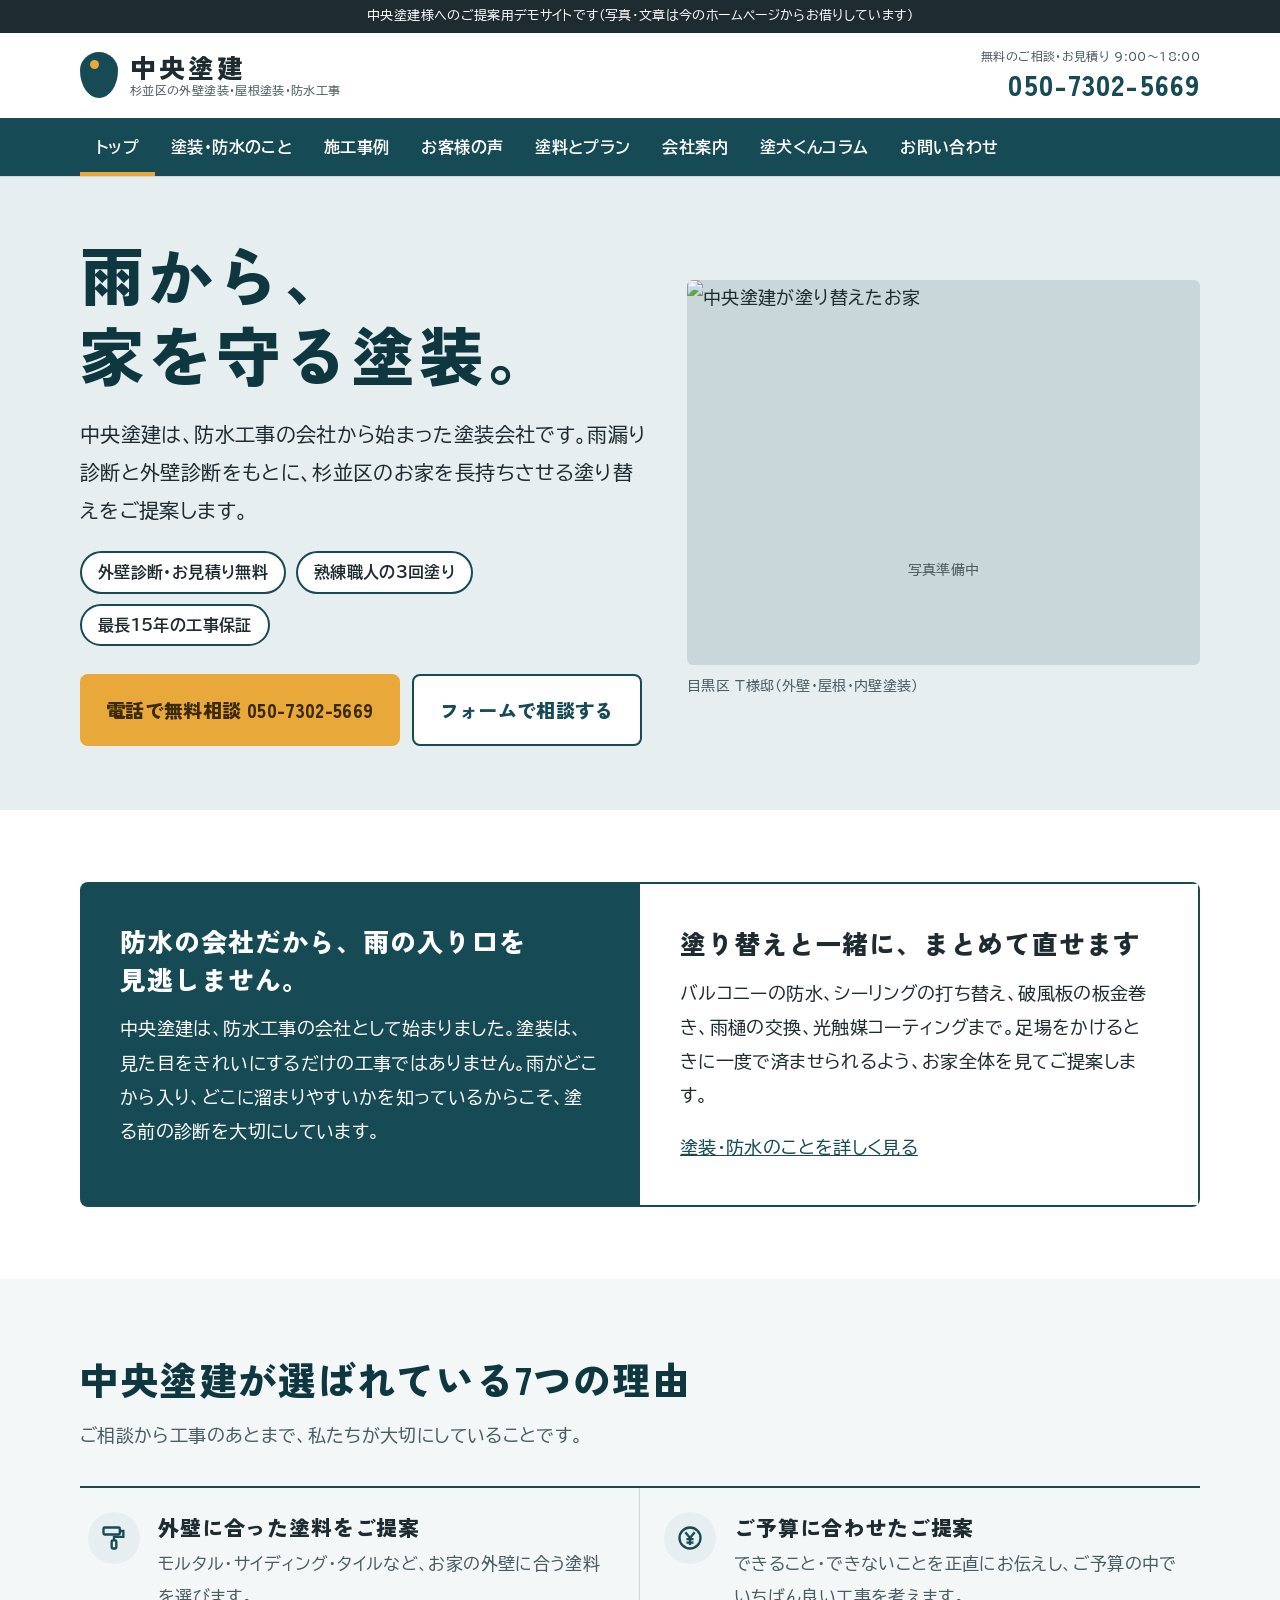
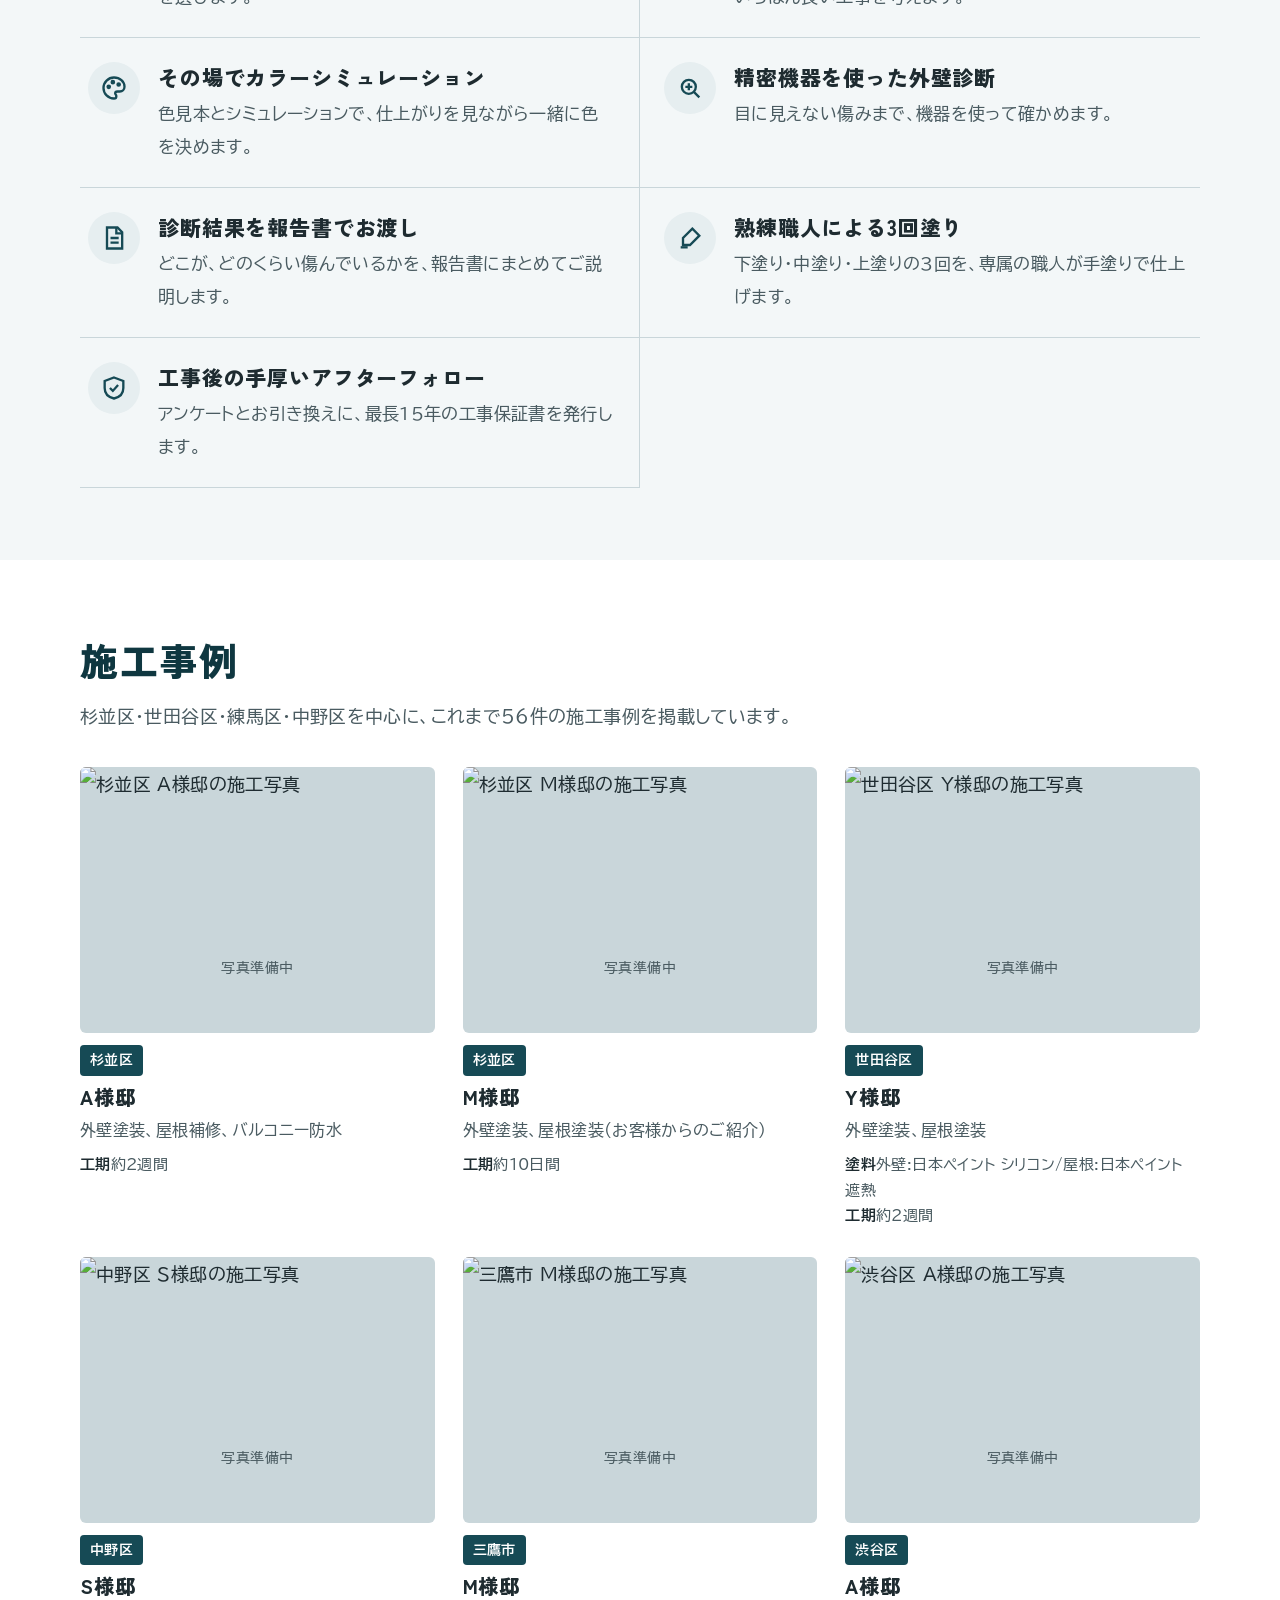
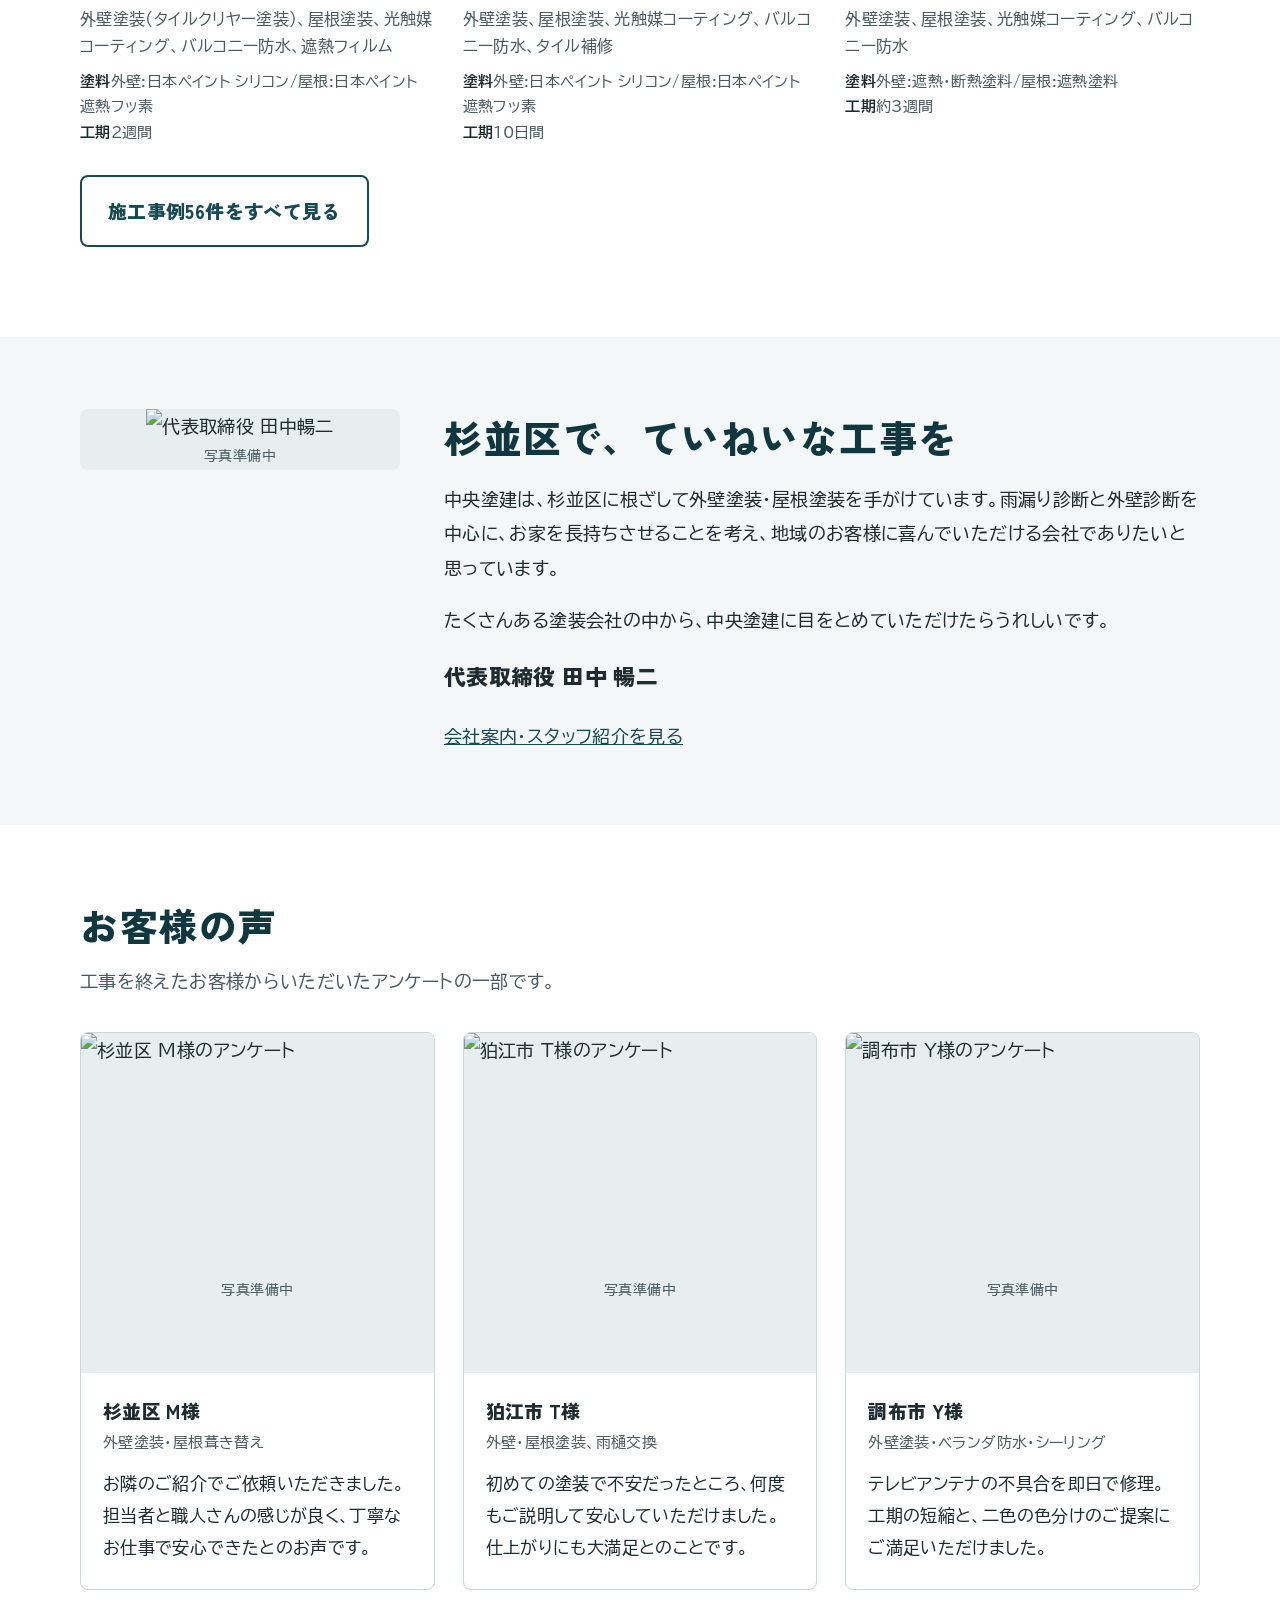
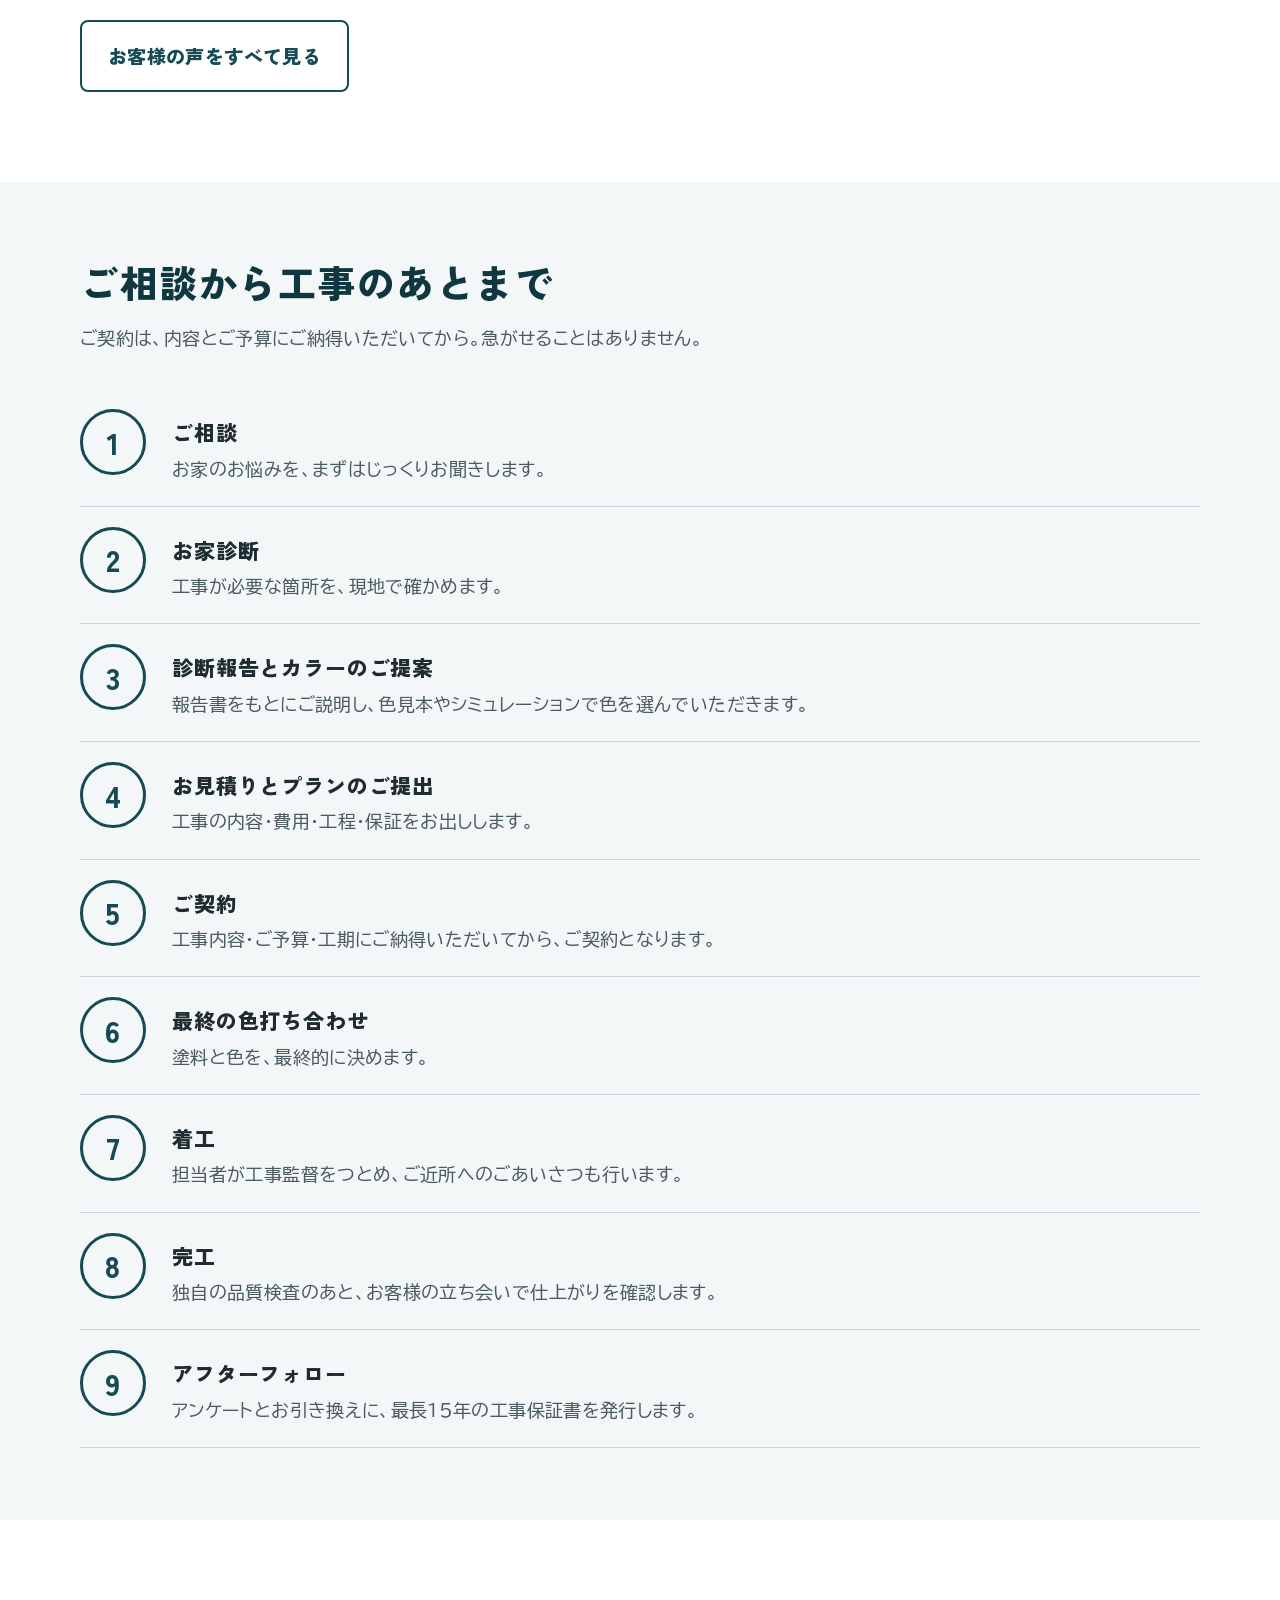
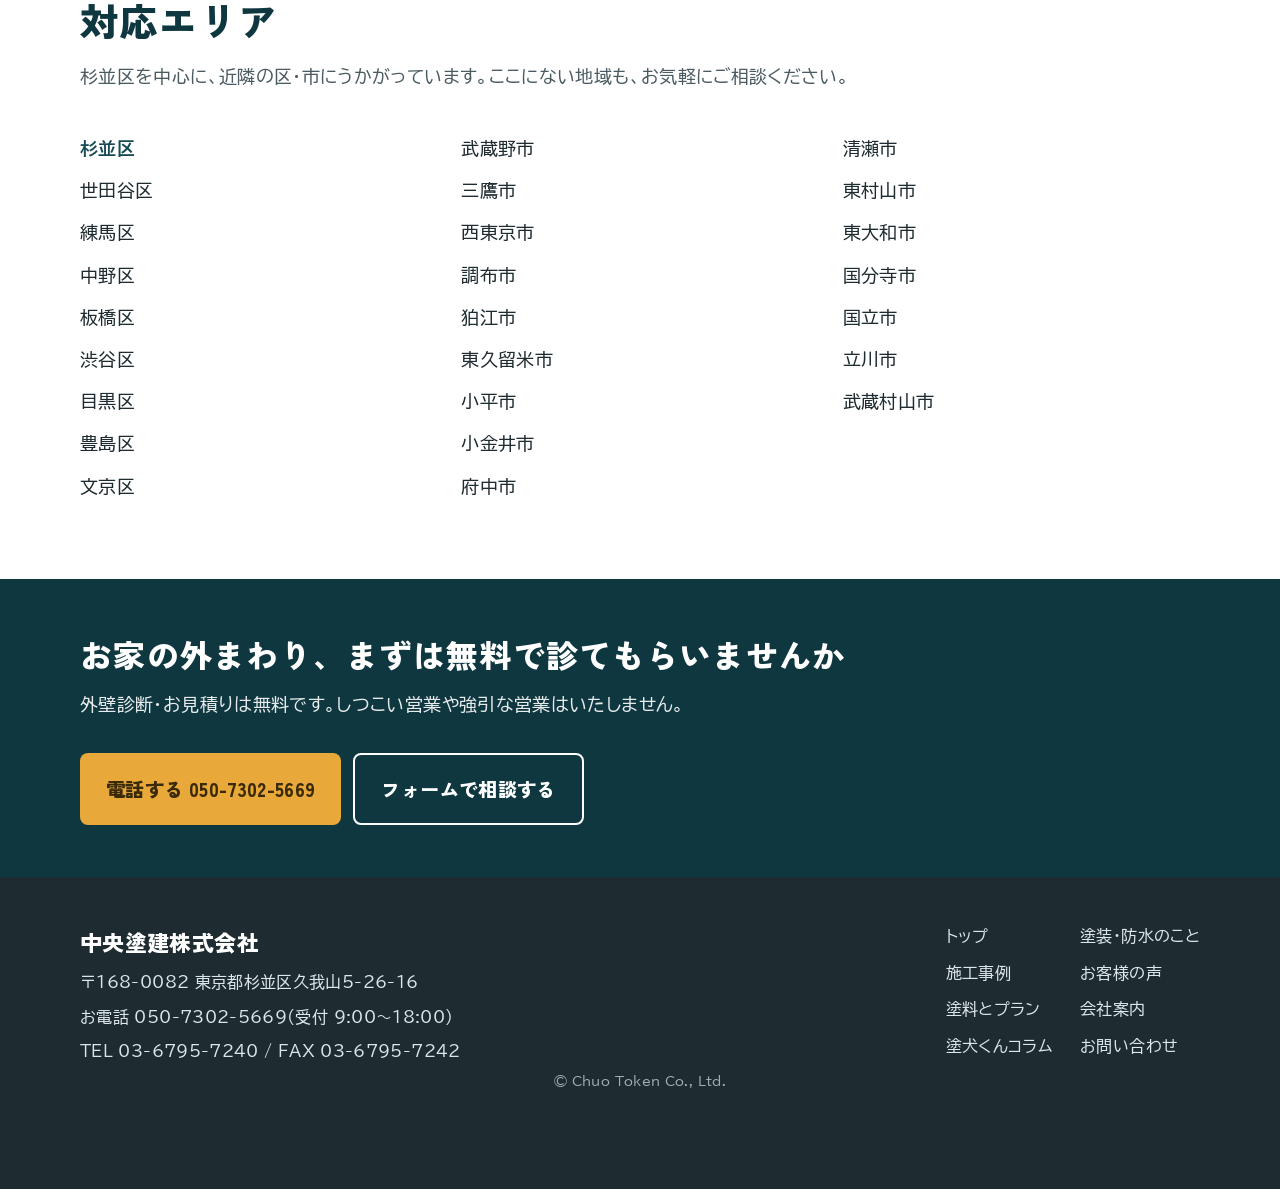
==== index.html @ 06c9fe17 "中央塗建様 ご提案用デモサイトを追加 Co-Authored-By: Claude Opus 5.5 <noreply@anthropic.com> Claude-Session: https://c" ====
<!doctype html>
<html lang="ja">
<head>
<meta charset="utf-8">
<meta name="viewport" content="width=device-width, initial-scale=1">
<meta name="robots" content="noindex, nofollow">
<title>杉並区の外壁塗装・屋根塗装・防水工事｜中央塗建株式会社</title>
<meta name="description" content="防水工事会社から始まった杉並区の塗装会社。外壁診断・お見積りは無料。熟練職人の3回塗りと最長15年保証。">
<link rel="preconnect" href="https://fonts.googleapis.com">
<link rel="preconnect" href="https://fonts.gstatic.com" crossorigin>
<link href="https://fonts.googleapis.com/css2?family=BIZ+UDPGothic:wght@400;700&family=Zen+Kaku+Gothic+New:wght@700;900&display=swap" rel="stylesheet">
<link rel="stylesheet" href="style.css">
<script type="application/ld+json">
{"@context":"https://schema.org","@type":"HomeAndConstructionBusiness","name":"中央塗建株式会社","telephone":"050-7302-5669","address":{"@type":"PostalAddress","postalCode":"168-0082","addressRegion":"東京都","addressLocality":"杉並区","streetAddress":"久我山5-26-16"},"openingHours":"Mo-Su 09:00-18:00","areaServed":["杉並区","世田谷区","練馬区","中野区","三鷹市","武蔵野市"],"description":"防水工事会社から始まった、杉並区の外壁塗装・屋根塗装・雨漏り修理の会社"}
</script>
<script src="site.js"></script>
</head>
<body>
<div id="head"></div>
<main>

<section class="hero">
  <div class="rain" aria-hidden="true"><i style="left:8%;animation-delay:.1s"></i><i style="left:22%;animation-delay:.5s"></i><i style="left:37%;animation-delay:.25s"></i><i style="left:58%;animation-delay:.7s"></i><i style="left:74%;animation-delay:.35s"></i><i style="left:91%;animation-delay:.6s"></i></div>
  <div class="wrap hero-in">
    <div>
      <h1><span>雨から、</span><span>家を守る塗装。</span></h1>
      <p class="lead">中央塗建は、防水工事の会社から始まった塗装会社です。雨漏り診断と外壁診断をもとに、杉並区のお家を長持ちさせる塗り替えをご提案します。</p>
      <ul class="hero-points"><li>外壁診断・お見積り無料</li><li>熟練職人の3回塗り</li><li>最長15年の工事保証</li></ul>
      <div class="btns"><a class="btn btn-tel" href="tel:05073025669">電話で無料相談 050-7302-5669</a><a class="btn btn-line" href="contact.html">フォームで相談する</a></div>
    </div>
    <figure class="hero-photo" style="margin:0"><div class="photo"><img src="https://www.chuotoken.com/wp/wp-content/uploads/2015/07/after01.jpg" data-fb="https://www.chuotoken.com/wp/wp-content/uploads/2015/07/after01-300x225.jpg" onerror="fallback(this)" alt="中央塗建が塗り替えたお家"></div><figcaption>目黒区 T様邸(外壁・屋根・内壁塗装)</figcaption></figure>
  </div>
</section>

<section class="sec">
  <div class="wrap">
    <div class="origin">
      <div class="o-left"><h3><span class="nw">防水の会社だから、</span><span class="nw">雨の入り口を</span><span class="nw">見逃しません。</span></h3><p>中央塗建は、防水工事の会社として始まりました。塗装は、見た目をきれいにするだけの工事ではありません。雨がどこから入り、どこに溜まりやすいかを知っているからこそ、塗る前の診断を大切にしています。</p></div>
      <div class="o-right"><h3><span class="nw">塗り替えと一緒に、</span><span class="nw">まとめて直せます</span></h3><p>バルコニーの防水、シーリングの打ち替え、破風板の板金巻き、雨樋の交換、光触媒コーティングまで。足場をかけるときに一度で済ませられるよう、お家全体を見てご提案します。</p><a href="service.html">塗装・防水のことを詳しく見る</a></div>
    </div>
  </div>
</section>

<section class="sec tint">
  <div class="wrap">
    <div class="sec-head"><h2><span class="nw">中央塗建が</span><span class="nw">選ばれている</span><span class="nw">7つの理由</span></h2><p>ご相談から工事のあとまで、私たちが大切にしていることです。</p></div>
    <div class="reasons"><div class="reason"><div class="r-ico" aria-hidden="true"><svg viewBox="0 0 24 24"><rect x="3" y="3" width="14" height="6" rx="1"/><path d="M17 6h3v5h-8v3"/><rect x="10" y="14" width="4" height="7" rx="1"/></svg></div><div><h3>外壁に合った塗料をご提案</h3><p>モルタル・サイディング・タイルなど、お家の外壁に合う塗料を選びます。</p></div></div><div class="reason"><div class="r-ico" aria-hidden="true"><svg viewBox="0 0 24 24"><circle cx="12" cy="12" r="9"/><path d="M8 7l4 5 4-5M12 12v6M9 13h6M9 16h6"/></svg></div><div><h3>ご予算に合わせたご提案</h3><p>できること・できないことを正直にお伝えし、ご予算の中でいちばん良い工事を考えます。</p></div></div><div class="reason"><div class="r-ico" aria-hidden="true"><svg viewBox="0 0 24 24"><path d="M12 3a9 9 0 1 0 0 18c1.5 0 2-1 2-2s-1-1.5-1-2.5S14 15 15 15h2a4 4 0 0 0 4-4c0-4.4-4-8-9-8z"/><circle cx="7.5" cy="11" r="1"/><circle cx="11" cy="7" r="1"/><circle cx="16" cy="9" r="1"/></svg></div><div><h3>その場でカラーシミュレーション</h3><p>色見本とシミュレーションで、仕上がりを見ながら一緒に色を決めます。</p></div></div><div class="reason"><div class="r-ico" aria-hidden="true"><svg viewBox="0 0 24 24"><circle cx="11" cy="11" r="6"/><path d="M20 20l-4.5-4.5M11 8v6M8 11h6"/></svg></div><div><h3>精密機器を使った外壁診断</h3><p>目に見えない傷みまで、機器を使って確かめます。</p></div></div><div class="reason"><div class="r-ico" aria-hidden="true"><svg viewBox="0 0 24 24"><path d="M6 3h9l4 4v14H6z"/><path d="M14 3v5h5M9 12h7M9 16h7"/></svg></div><div><h3>診断結果を報告書でお渡し</h3><p>どこが、どのくらい傷んでいるかを、報告書にまとめてご説明します。</p></div></div><div class="reason"><div class="r-ico" aria-hidden="true"><svg viewBox="0 0 24 24"><path d="M14 4l6 6-8 8H6v-6z"/><path d="M4 20h6"/></svg></div><div><h3>熟練職人による3回塗り</h3><p>下塗り・中塗り・上塗りの3回を、専属の職人が手塗りで仕上げます。</p></div></div><div class="reason"><div class="r-ico" aria-hidden="true"><svg viewBox="0 0 24 24"><path d="M12 3l8 3v6c0 5-3.5 8-8 9-4.5-1-8-4-8-9V6z"/><path d="M8.5 12l2.5 2.5 4.5-5"/></svg></div><div><h3>工事後の手厚いアフターフォロー</h3><p>アンケートとお引き換えに、最長15年の工事保証書を発行します。</p></div></div></div>
  </div>
</section>

<section class="sec">
  <div class="wrap">
    <div class="sec-head"><h2>施工事例</h2><p>杉並区・世田谷区・練馬区・中野区を中心に、これまで56件の施工事例を掲載しています。</p></div>
    <div class="works" id="pick"></div>
    <p class="more"><a class="btn btn-line" href="works.html">施工事例56件をすべて見る</a></p>
  </div>
</section>

<script>
function workCard(w){
  var meta = '';
  if (w[4]) meta += '<dt>塗料</dt><dd>'+w[4]+'</dd>';
  if (w[5]) meta += '<dt>工期</dt><dd>'+w[5]+'</dd>';
  return '<article class="work"><div class="photo"><img loading="lazy" src="'+full(w[6])+'" data-fb="'+img(w[6])+'" onerror="fallback(this)" alt="'+w[1]+' '+w[2]+'の施工写真"></div>'+
    '<span class="area">'+w[1]+'</span><h3>'+w[2]+'</h3><p>'+w[3]+'</p>'+(meta?'<dl>'+meta+'</dl>':'')+'</article>';
}
</script>

<script>document.addEventListener("DOMContentLoaded",function(){document.getElementById("pick").innerHTML=[0,3,5,15,17,52].map(function(i){return workCard(WORKS[i])}).join("")});</script>

<section class="sec tint">
  <div class="wrap ceo">
    <div class="photo"><img src="https://www.chuotoken.com/wp/wp-content/themes/gaiheki/page_image/top/top_ceo.png" onerror="fallback(this)" alt="代表取締役 田中暢二"></div>
    <div>
      <div class="sec-head" style="margin-bottom:18px"><h2>杉並区で、ていねいな工事を</h2></div>
      <p>中央塗建は、杉並区に根ざして外壁塗装・屋根塗装を手がけています。雨漏り診断と外壁診断を中心に、お家を長持ちさせることを考え、地域のお客様に喜んでいただける会社でありたいと思っています。</p>
      <p>たくさんある塗装会社の中から、中央塗建に目をとめていただけたらうれしいです。</p>
      <p class="sign">代表取締役 田中 暢二</p>
      <a href="company.html">会社案内・スタッフ紹介を見る</a>
    </div>
  </div>
</section>

<section class="sec">
  <div class="wrap">
    <div class="sec-head"><h2>お客様の声</h2><p>工事を終えたお客様からいただいたアンケートの一部です。</p></div>
    <div class="voices" id="vpick"></div>
    <p class="more"><a class="btn btn-line" href="voice.html">お客様の声をすべて見る</a></p>
  </div>
</section>
<script>
function voiceCard(v){return '<article class="voice"><div class="photo"><img loading="lazy" src="'+img(v[4])+'" onerror="fallback(this)" alt="'+v[0]+' '+v[1]+'のアンケート"></div><div class="v-body"><p class="v-who">'+v[0]+' '+v[1]+'</p><p class="v-what">'+v[2]+'</p><p>'+v[3]+'</p></div></article>'}
document.addEventListener("DOMContentLoaded",function(){document.getElementById("vpick").innerHTML=VOICES.slice(0,3).map(voiceCard).join("")});
</script>

<section class="sec tint">
  <div class="wrap">
    <div class="sec-head"><h2>ご相談から工事のあとまで</h2><p>ご契約は、内容とご予算にご納得いただいてから。急がせることはありません。</p></div>
    <ol class="flow"><li><div><h3>ご相談</h3><p>お家のお悩みを、まずはじっくりお聞きします。</p></div></li><li><div><h3>お家診断</h3><p>工事が必要な箇所を、現地で確かめます。</p></div></li><li><div><h3>診断報告とカラーのご提案</h3><p>報告書をもとにご説明し、色見本やシミュレーションで色を選んでいただきます。</p></div></li><li><div><h3>お見積りとプランのご提出</h3><p>工事の内容・費用・工程・保証をお出しします。</p></div></li><li><div><h3>ご契約</h3><p>工事内容・ご予算・工期にご納得いただいてから、ご契約となります。</p></div></li><li><div><h3>最終の色打ち合わせ</h3><p>塗料と色を、最終的に決めます。</p></div></li><li><div><h3>着工</h3><p>担当者が工事監督をつとめ、ご近所へのごあいさつも行います。</p></div></li><li><div><h3>完工</h3><p>独自の品質検査のあと、お客様の立ち会いで仕上がりを確認します。</p></div></li><li><div><h3>アフターフォロー</h3><p>アンケートとお引き換えに、最長15年の工事保証書を発行します。</p></div></li></ol>
  </div>
</section>

<section class="sec">
  <div class="wrap">
    <div class="sec-head"><h2>対応エリア</h2><p>杉並区を中心に、近隣の区・市にうかがっています。ここにない地域も、お気軽にご相談ください。</p></div>
    <ul class="area-list">
      <li class="main">杉並区</li><li>世田谷区</li><li>練馬区</li><li>中野区</li><li>板橋区</li><li>渋谷区</li><li>目黒区</li><li>豊島区</li><li>文京区</li>
      <li>武蔵野市</li><li>三鷹市</li><li>西東京市</li><li>調布市</li><li>狛江市</li><li>東久留米市</li><li>小平市</li><li>小金井市</li><li>府中市</li>
      <li>清瀬市</li><li>東村山市</li><li>東大和市</li><li>国分寺市</li><li>国立市</li><li>立川市</li><li>武蔵村山市</li>
    </ul>
  </div>
</section>

</main>
<div id="foot"></div>
</body>
</html>
---- style.css ----
:root{
  --ink:#1E2B30;
  --sub:#4A5B61;
  --deep:#164A55;
  --deep2:#0F3740;
  --sky:#E6EEF0;
  --sky2:#F3F7F8;
  --paper:#FFFFFF;
  --sun:#E8A83A;
  --sun-ink:#3A2A08;
  --line:#C9D6DA;
  --head:"Zen Kaku Gothic New", "BIZ UDPGothic", sans-serif;
  --body:"BIZ UDPGothic", "Hiragino Kaku Gothic ProN", "Meiryo", sans-serif;
}
*{box-sizing:border-box}
html{-webkit-text-size-adjust:100%}
body{margin:0;background:var(--paper);color:var(--ink);font-family:var(--body);font-size:18px;line-height:1.9;letter-spacing:.02em}
img{max-width:100%;display:block}
a{color:var(--deep)}
a:focus-visible,button:focus-visible{outline:3px solid var(--sun);outline-offset:3px}
.wrap{width:min(1120px,100% - 32px);margin-inline:auto}
h1,h2,h3{font-family:var(--head);line-height:1.45;letter-spacing:.04em;margin:0}
p{margin:0 0 1em}

/* demo bar */
.demo-bar{background:var(--ink);color:#fff;font-size:13px;text-align:center;padding:6px 12px;line-height:1.6}

/* header */
.site-head{background:var(--paper);border-bottom:1px solid var(--line);position:sticky;top:0;z-index:20}
.head-in{display:flex;align-items:center;gap:16px;padding:12px 0}
.brand{display:flex;align-items:center;gap:12px;text-decoration:none;color:var(--ink);margin-right:auto}
.brand-mark{width:38px;height:46px;background:var(--deep);border-radius:50% 50% 50% 50%/60% 60% 40% 40%;transform:rotate(180deg);position:relative;flex:none}
.brand-mark::after{content:"";position:absolute;inset:auto 10px 8px auto;width:9px;height:9px;border-radius:50%;background:var(--sun)}
.brand-text b{display:block;font-family:var(--head);font-size:26px;font-weight:900;letter-spacing:.12em;line-height:1.2}
.brand-text small{display:block;font-size:12px;color:var(--sub);line-height:1.4}
.head-tel{text-decoration:none;text-align:right;color:var(--deep)}
.head-tel small{display:block;font-size:12px;color:var(--sub)}
.head-tel b{font-family:var(--head);font-size:28px;font-weight:900;letter-spacing:.04em;line-height:1.2}
.nw{display:inline-block}
.menu-btn{white-space:nowrap;display:none;font:inherit;font-size:15px;font-weight:700;background:var(--deep);color:#fff;border:0;border-radius:6px;padding:10px 14px}
.gnav{background:var(--deep)}
.gnav .wrap{display:flex;flex-wrap:wrap}
.gnav a{color:#fff;text-decoration:none;padding:14px 16px;font-size:16px;font-weight:700}
.gnav a:hover{background:var(--deep2)}
.gnav a[aria-current=page]{box-shadow:inset 0 -4px 0 var(--sun)}

/* hero */
.hero{background:var(--sky);position:relative;overflow:hidden}
.hero-in{display:grid;grid-template-columns:1.05fr .95fr;gap:40px;align-items:center;padding:56px 0 64px}
.hero h1 span{display:inline-block;white-space:nowrap}
.hero h1{font-size:clamp(34px,5.2vw,64px);font-weight:900;line-height:1.25;color:var(--deep2);letter-spacing:.06em}
.hero .lead{font-size:20px;margin-top:22px;max-width:30em}
.hero-points{display:flex;flex-wrap:wrap;gap:10px;margin:22px 0 28px;padding:0;list-style:none}
.hero-points li{background:var(--paper);border:2px solid var(--deep);border-radius:999px;padding:4px 16px;font-weight:700;font-size:16px}
.hero-photo{position:relative}
.hero-photo .photo{aspect-ratio:4/3;border-radius:6px;overflow:hidden;background:var(--line)}
.hero-photo img{width:100%;height:100%;object-fit:cover}
.hero-photo figcaption{font-size:14px;color:var(--sub);margin-top:8px}
.rain{position:absolute;inset:0;pointer-events:none}
.rain i{position:absolute;top:-30%;width:2px;height:22%;background:linear-gradient(transparent,rgba(22,74,85,.35));animation:drop 1.6s ease-in 1 forwards;opacity:0}
@keyframes drop{0%{transform:translateY(0);opacity:0}15%{opacity:1}100%{transform:translateY(560%);opacity:0}}
@media (prefers-reduced-motion:reduce){.rain{display:none}}

/* buttons */
.btn{display:inline-flex;align-items:center;justify-content:center;gap:8px;text-decoration:none;font-family:var(--head);font-weight:900;font-size:19px;border-radius:8px;padding:16px 26px;min-height:60px}
.btn-tel{background:var(--sun);color:var(--sun-ink)}
.btn-line{background:var(--paper);color:var(--deep);border:2px solid var(--deep)}
.btn-tel:hover{filter:brightness(1.05)}
.btns{display:flex;flex-wrap:wrap;gap:12px}

/* sections */
.sec{padding:72px 0}
.sec.tint{background:var(--sky2)}
.sec-head{margin-bottom:34px;max-width:46em}
.sec-head h2{font-size:clamp(28px,3.4vw,38px);font-weight:900;color:var(--deep2)}
.sec-head p{margin-top:12px;color:var(--sub)}
.page-head{background:var(--deep);color:#fff;padding:44px 0}
.page-head h1{font-size:clamp(30px,4vw,44px);font-weight:900}
.page-head p{margin:10px 0 0;opacity:.9}
.crumb{font-size:14px;margin:0 0 8px;opacity:.85}
.crumb a{color:#fff}

/* origin story (the one bold block) */
.origin{display:grid;grid-template-columns:1fr 1fr;gap:0;border-radius:8px;overflow:hidden}
.origin > div{padding:40px}
.origin .o-left{background:var(--deep);color:#fff}
.origin .o-right{background:var(--paper);border:2px solid var(--deep);border-left:0}
.origin h3{font-size:26px;font-weight:900;margin-bottom:14px}
.origin .o-left h3{color:#fff}

/* reasons */
.reasons{display:grid;grid-template-columns:repeat(2,1fr);gap:0;border-top:2px solid var(--deep)}
.reason{display:flex;gap:18px;padding:24px 8px;border-bottom:1px solid var(--line)}
.reason:nth-child(odd){border-right:1px solid var(--line);padding-right:24px}
.reason:nth-child(even){padding-left:24px}
.r-ico{flex:none;width:52px;height:52px;border-radius:50%;background:var(--sky);display:grid;place-items:center}
.r-ico svg{width:28px;height:28px;stroke:var(--deep);fill:none;stroke-width:2}
.reason h3{font-size:21px;font-weight:900;margin-bottom:6px}
.reason p{margin:0;color:var(--sub);font-size:17px}

/* works grid */
.works{display:grid;grid-template-columns:repeat(3,1fr);gap:28px}
.work{text-decoration:none;color:var(--ink);display:block}
.work .photo{aspect-ratio:4/3;overflow:hidden;border-radius:6px;background:var(--line)}
.work .photo img{width:100%;height:100%;object-fit:cover}
.work .area{display:inline-block;background:var(--deep);color:#fff;font-size:14px;font-weight:700;padding:2px 10px;border-radius:4px;margin:12px 0 6px}
.work h3{font-size:20px;font-weight:900}
.work p{margin:6px 0 0;font-size:16px;color:var(--sub);line-height:1.7}
.work dl{margin:8px 0 0;font-size:15px;color:var(--sub);line-height:1.7}
.work dt{display:inline;font-weight:700;color:var(--ink)}
.work dd{display:inline;margin:0}
.work dd::after{content:"";display:block}
.noimg{display:grid;place-items:center}
.noimg::after{content:"写真準備中";color:var(--sub);font-size:14px}
.filter{display:flex;flex-wrap:wrap;gap:10px;margin-bottom:26px}
.filter button{font:inherit;font-size:16px;font-weight:700;background:var(--paper);color:var(--deep);border:2px solid var(--deep);border-radius:999px;padding:6px 18px;cursor:pointer}
.filter button[aria-pressed=true]{background:var(--deep);color:#fff}
.count{color:var(--sub);margin-bottom:18px}

/* flow */
.flow{list-style:none;margin:0;padding:0;counter-reset:f}
.flow li{counter-increment:f;display:grid;grid-template-columns:72px 1fr;gap:20px;padding:20px 0;border-bottom:1px solid var(--line);align-items:start}
.flow li::before{content:counter(f);font-family:var(--head);font-weight:900;font-size:30px;color:var(--deep);width:60px;height:60px;border:3px solid var(--deep);border-radius:50%;display:grid;place-items:center}
.flow h3{font-size:21px;font-weight:900;margin:8px 0 4px}
.flow p{margin:0;color:var(--sub)}

/* voices */
.voices{display:grid;grid-template-columns:repeat(3,1fr);gap:28px}
.voice{background:var(--paper);border-radius:8px;border:1px solid var(--line);overflow:hidden;display:flex;flex-direction:column}
.voice .photo{aspect-ratio:3/4;max-height:340px;background:var(--sky);overflow:hidden}
.voice .photo img{width:100%;height:100%;object-fit:cover;object-position:top}
.voice .v-body{padding:20px 22px 24px}
.voice .v-who{font-family:var(--head);font-weight:900;font-size:19px}
.voice .v-what{font-size:15px;color:var(--sub);margin-bottom:10px}
.voice p{margin:0;font-size:17px}

/* plans */
.plans{display:grid;grid-template-columns:repeat(4,1fr);gap:0;border:2px solid var(--deep);border-radius:8px;overflow:hidden}
.plan{padding:26px 22px;border-right:1px solid var(--line);background:var(--paper)}
.plan:last-child{border-right:0}
.plan h3{font-size:22px;font-weight:900;color:var(--deep2);margin-bottom:6px}
.plan .meter{display:flex;gap:4px;margin:10px 0 14px}
.plan .meter span{height:8px;flex:1;background:var(--line);border-radius:2px}
.plan .meter span.on{background:var(--sun)}
.plan p{font-size:16px;color:var(--sub);margin:0}
.note{font-size:15px;color:var(--sub);margin-top:14px}

/* ceo + company */
.ceo{display:grid;grid-template-columns:320px 1fr;gap:44px;align-items:start}
.ceo .photo{background:var(--sky);border-radius:8px;overflow:hidden}
.ceo .sign{font-family:var(--head);font-weight:900;font-size:22px;margin-top:10px}
.table{width:100%;border-collapse:collapse;font-size:17px}
.table th,.table td{border-bottom:1px solid var(--line);padding:16px 12px;text-align:left;vertical-align:top}
.table th{width:9em;background:var(--sky2);font-weight:700;white-space:nowrap}
.staff{display:grid;grid-template-columns:repeat(3,1fr);gap:24px}
.staff-group{background:var(--paper);border:1px solid var(--line);border-radius:8px;padding:22px}
.staff-group h3{font-size:19px;font-weight:900;color:var(--deep);margin-bottom:8px}
.staff-group ul{margin:0;padding:0;list-style:none}
.staff-group li{padding:6px 0;border-bottom:1px dashed var(--line)}
.staff-group li:last-child{border:0}
.makers{display:flex;flex-wrap:wrap;gap:8px;padding:0;margin:0;list-style:none}
.makers li{background:var(--sky);border-radius:4px;padding:4px 12px;font-size:16px}
.area-list{columns:3;column-gap:24px;padding:0;margin:0;list-style:none}
.area-list li{padding:4px 0;break-inside:avoid}
.area-list li.main{font-weight:700;color:var(--deep)}

/* column */
.columns{display:grid;grid-template-columns:repeat(2,1fr);gap:0;border-top:2px solid var(--deep)}
.col{padding:22px 8px;border-bottom:1px solid var(--line)}
.col:nth-child(odd){border-right:1px solid var(--line);padding-right:24px}
.col:nth-child(even){padding-left:24px}
.col time{font-size:14px;color:var(--sub)}
.col h3{font-size:20px;font-weight:900;margin:4px 0 6px}
.col p{margin:0;font-size:16px;color:var(--sub)}
.dog{display:flex;gap:18px;align-items:center;background:var(--sky);border-radius:8px;padding:20px 24px;margin-bottom:30px}
.dog svg{flex:none;width:64px;height:64px}

/* contact */
.form{display:grid;gap:20px;max-width:640px}
.form label{display:block;font-weight:700;margin-bottom:6px}
.form .req{background:var(--sun);color:var(--sun-ink);font-size:13px;border-radius:4px;padding:1px 8px;margin-left:8px}
.form input,.form textarea,.form select{width:100%;font:inherit;font-size:18px;padding:14px;border:2px solid var(--line);border-radius:6px;background:#fff}
.form input:focus,.form textarea:focus,.form select:focus{border-color:var(--deep);outline:none}
.form button{justify-self:start;border:0;cursor:pointer}
.form-msg{display:none;background:var(--sky);border-left:6px solid var(--deep);padding:16px 18px}
.contact-grid{display:grid;grid-template-columns:1fr 340px;gap:48px;align-items:start}
.tel-box{background:var(--deep);color:#fff;border-radius:8px;padding:28px}
.tel-box b{display:block;font-family:var(--head);font-size:32px;font-weight:900;margin:6px 0}
.tel-box a{color:#fff;text-decoration:none}

/* cta + footer */
.cta{background:var(--deep2);color:#fff;padding:52px 0}
.cta-in{display:flex;gap:32px;align-items:center;justify-content:space-between;flex-wrap:wrap}
.cta h2{font-size:clamp(24px,2.8vw,32px);font-weight:900;color:#fff}
.cta p{margin:10px 0 0;opacity:.9}
.cta-btns{display:flex;flex-wrap:wrap;gap:12px}
.cta .btn-line{background:transparent;color:#fff;border-color:#fff}
.site-foot{background:var(--ink);color:#DDE6E8;padding:44px 0 90px;font-size:16px}
.foot-in{display:flex;gap:40px;justify-content:space-between;flex-wrap:wrap}
.foot-name{font-family:var(--head);font-weight:900;font-size:22px;color:#fff}
.site-foot p{margin:0 0 4px}
.foot-nav{display:grid;grid-template-columns:repeat(2,auto);gap:6px 28px;align-content:start}
.foot-nav a{color:#DDE6E8;text-decoration:none}
.copy{text-align:center;font-size:13px;opacity:.7;margin-top:30px}
.float-tel{display:none}

.more{margin-top:30px}

/* responsive */
@media (max-width:900px){
  .hero-in,.origin,.ceo,.contact-grid{grid-template-columns:1fr}
  .origin .o-right{border-left:2px solid var(--deep);border-top:0}
  .works,.voices,.staff{grid-template-columns:repeat(2,1fr)}
  .plans{grid-template-columns:repeat(2,1fr)}
  .plan:nth-child(2){border-right:0}
  .plan:nth-child(-n+2){border-bottom:1px solid var(--line)}
  .area-list{columns:2}
}
@media (max-width:420px){.brand-text small{display:none}}
@media (max-width:720px){
  body{font-size:17px}
  .head-tel{display:none}
  .menu-btn{display:block}
  .gnav{display:none}
  .gnav.open{display:block}
  .gnav .wrap{flex-direction:column}
  .gnav a{border-top:1px solid rgba(255,255,255,.15)}
  .brand-text b{font-size:22px}
  .brand-text small{font-size:11px}
  .origin h3{font-size:22px}
  .reason h3{font-size:18px}
  .reason{gap:14px}
  .r-ico{width:44px;height:44px}
  .sec-head h2{word-break:keep-all;overflow-wrap:anywhere}
  .hero-in{padding:36px 0 44px;gap:28px}
  .reasons,.columns{grid-template-columns:1fr}
  .reason:nth-child(odd),.col:nth-child(odd){border-right:0;padding-right:8px}
  .reason:nth-child(even),.col:nth-child(even){padding-left:8px}
  .works,.voices,.staff,.plans{grid-template-columns:1fr}
  .plan{border-right:0;border-bottom:1px solid var(--line)}
  .origin > div{padding:28px 22px}
  .sec{padding:52px 0}
  .flow li{grid-template-columns:56px 1fr;gap:14px}
  .flow li::before{width:48px;height:48px;font-size:24px}
  .table th,.table td{display:block;width:auto}
  .table th{padding:12px 12px 4px;white-space:normal;border-bottom:0}
  .table td{padding:4px 12px 14px}
  .sec-head h2{font-size:26px}
  .area-list{columns:1}
  .float-tel{display:block;position:fixed;left:12px;right:12px;bottom:12px;z-index:30;background:var(--sun);color:var(--sun-ink);text-align:center;font-family:var(--head);font-weight:900;font-size:19px;padding:15px;border-radius:10px;text-decoration:none;box-shadow:0 4px 14px rgba(15,55,64,.3)}
  .btn{width:100%}
}
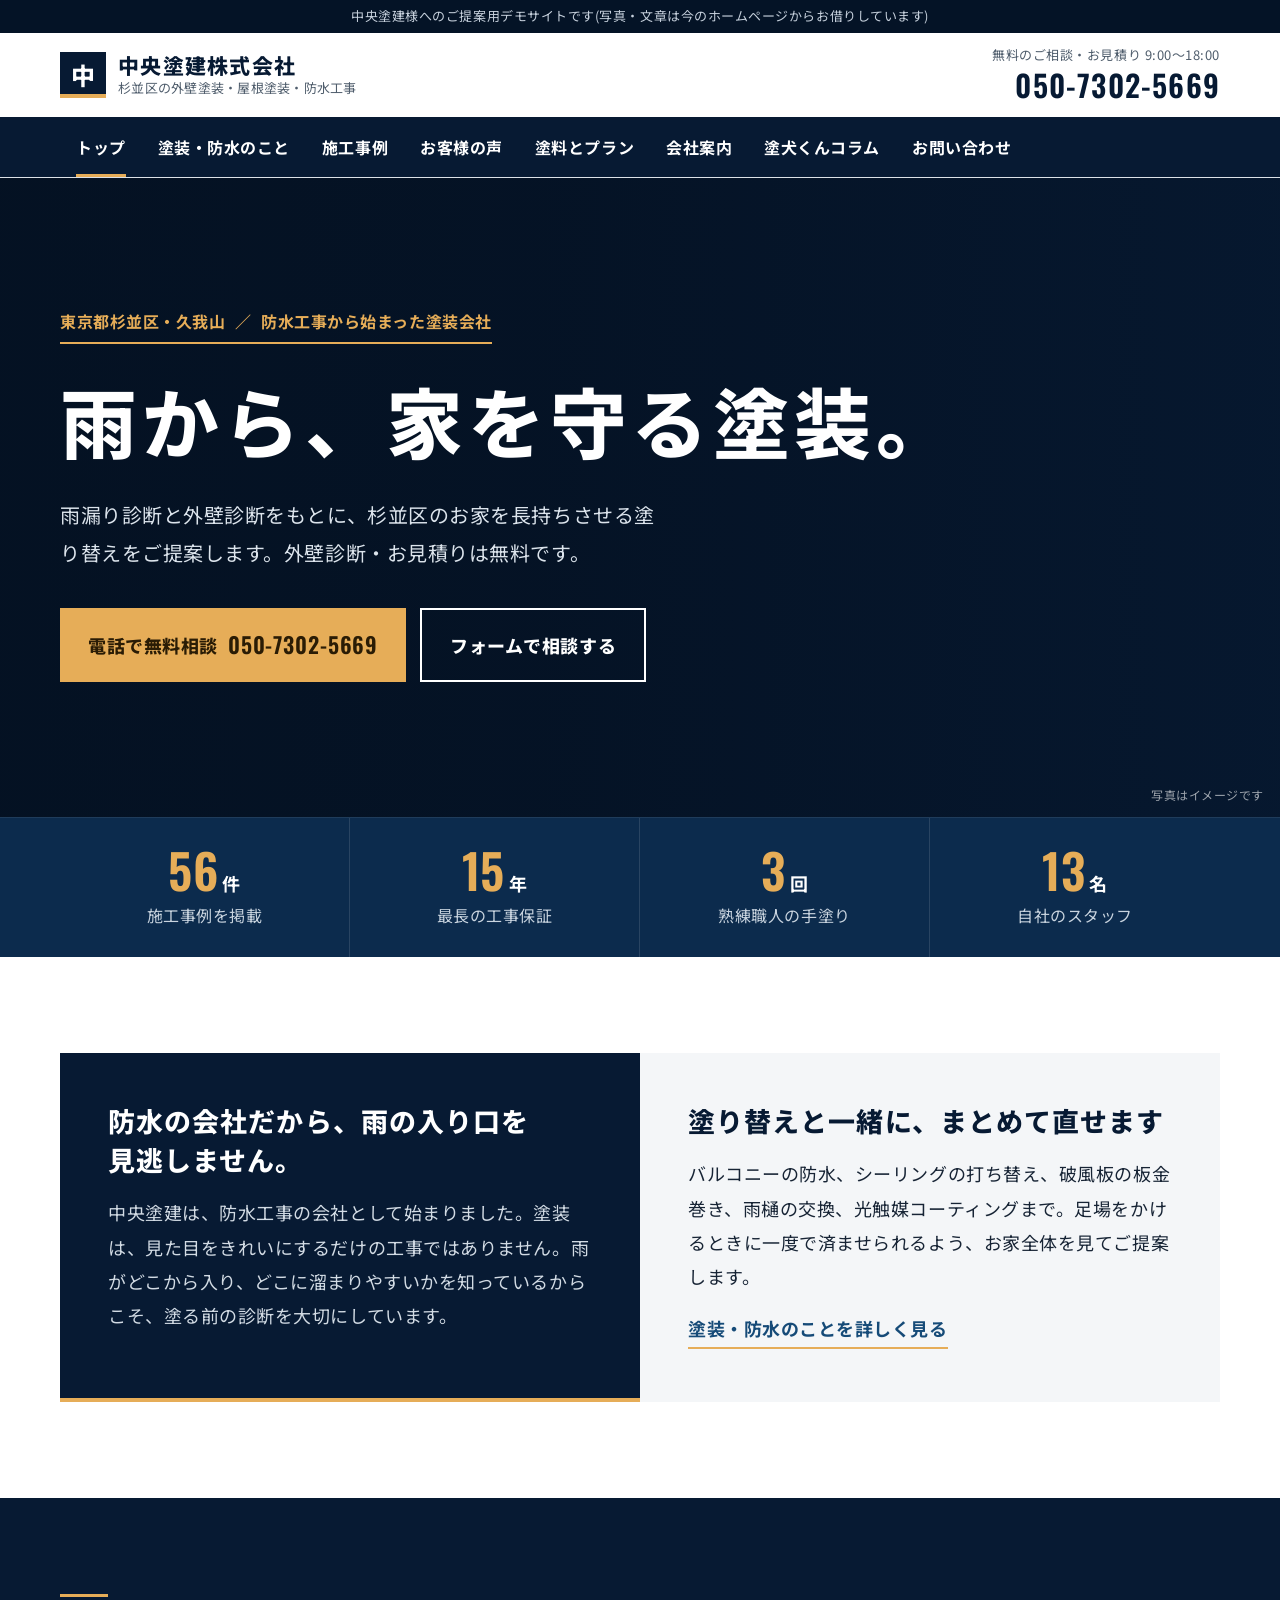
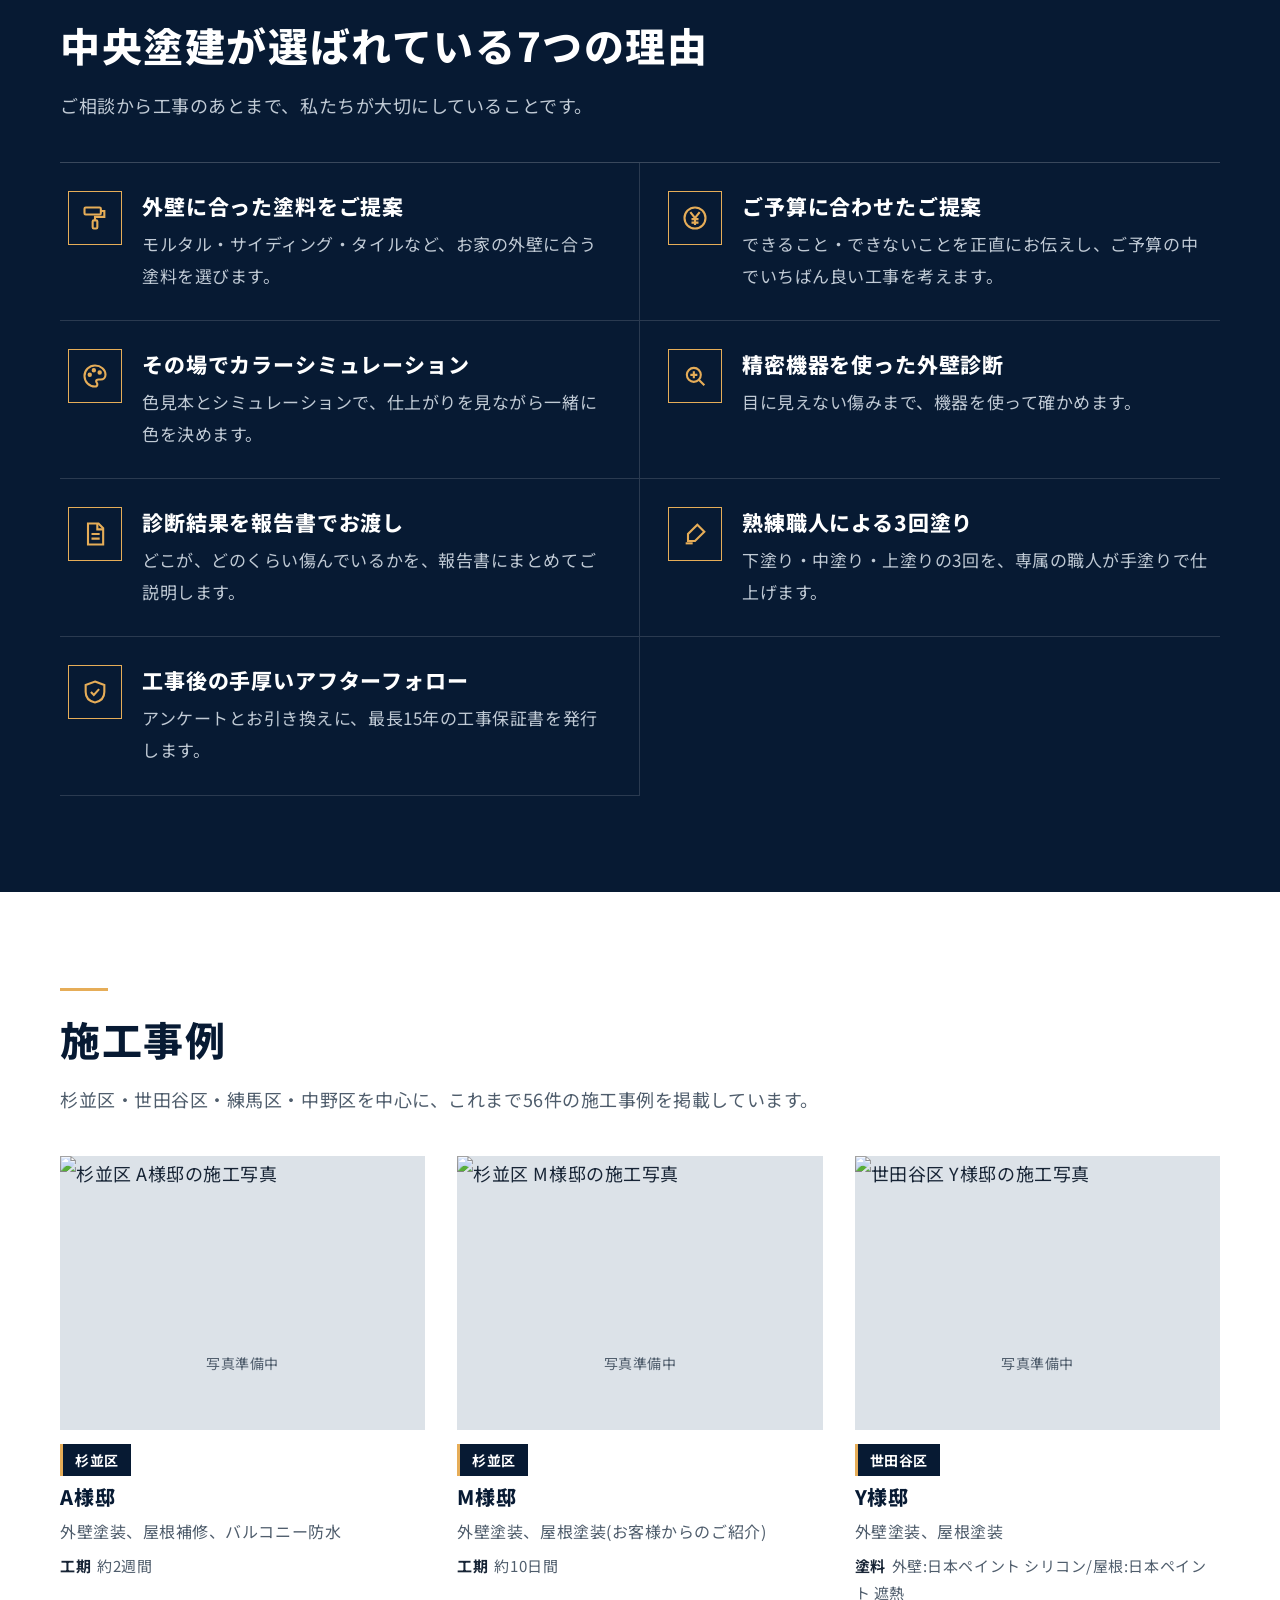
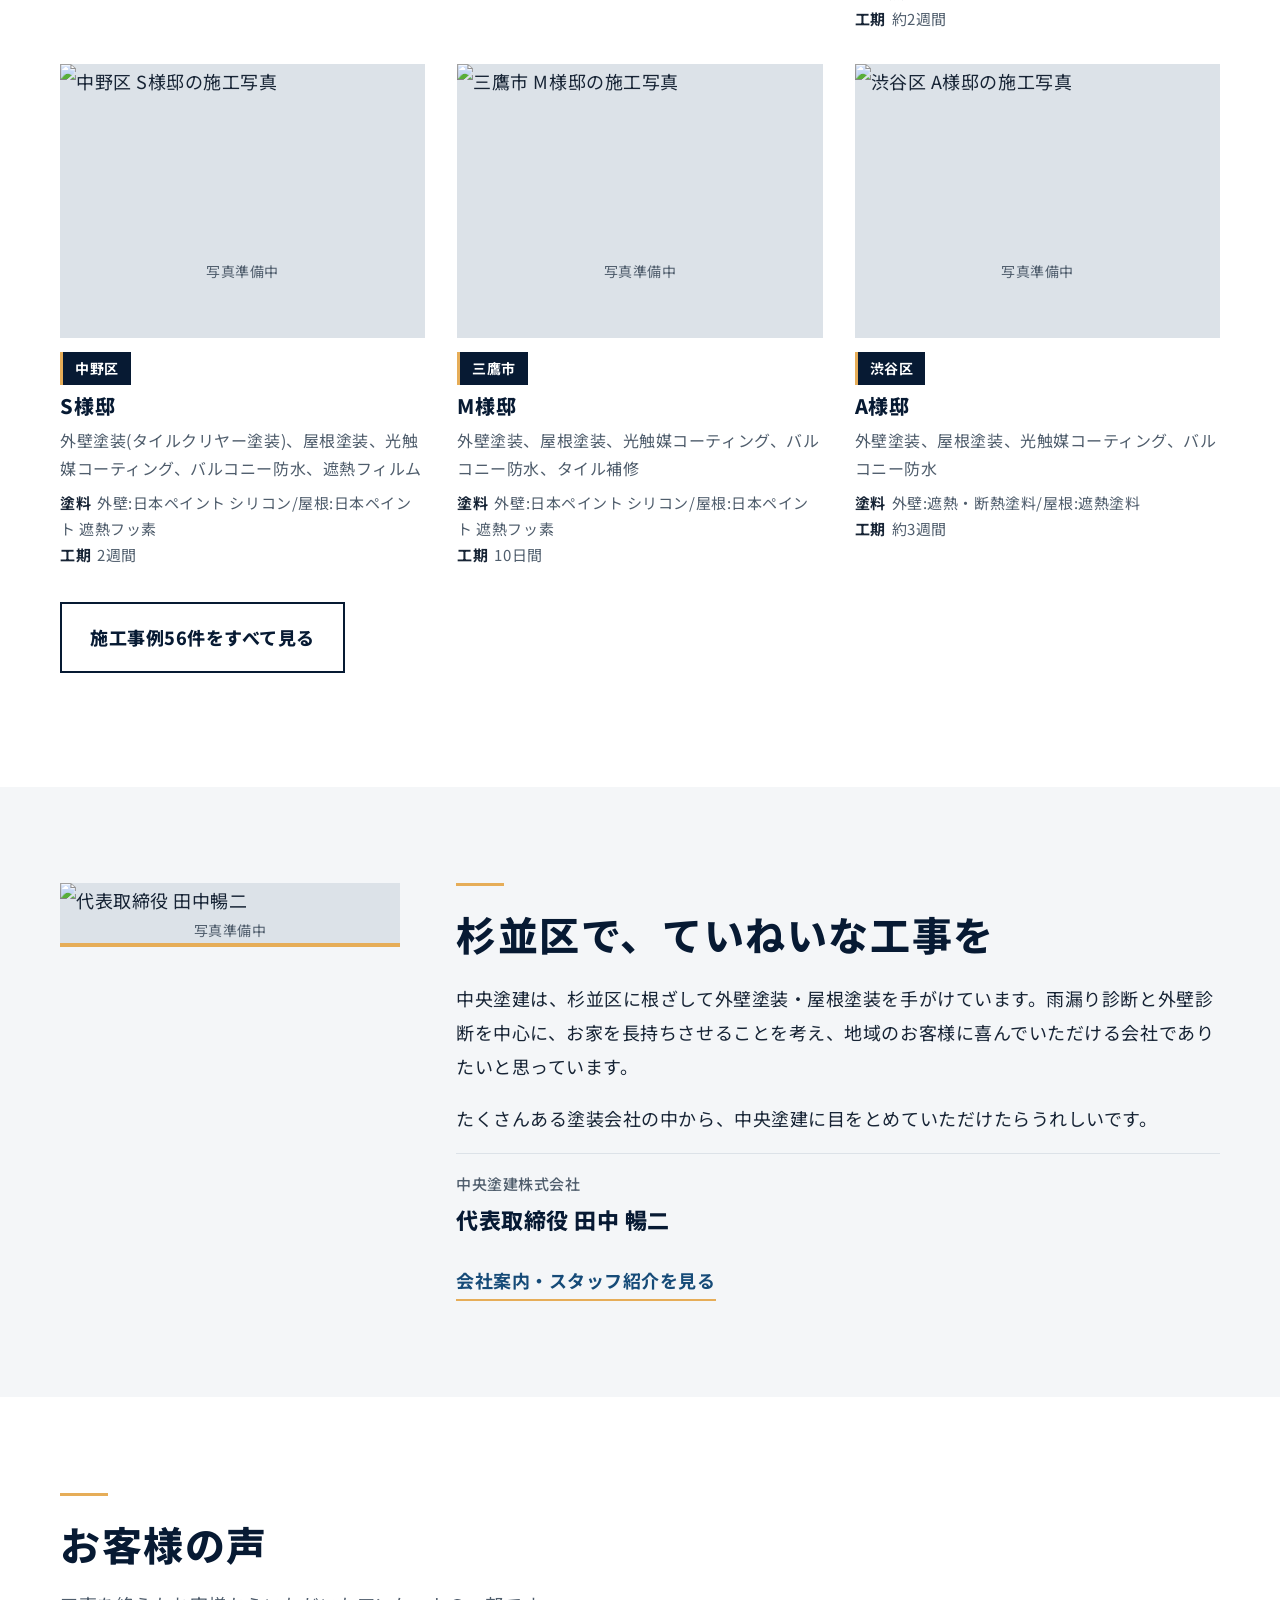
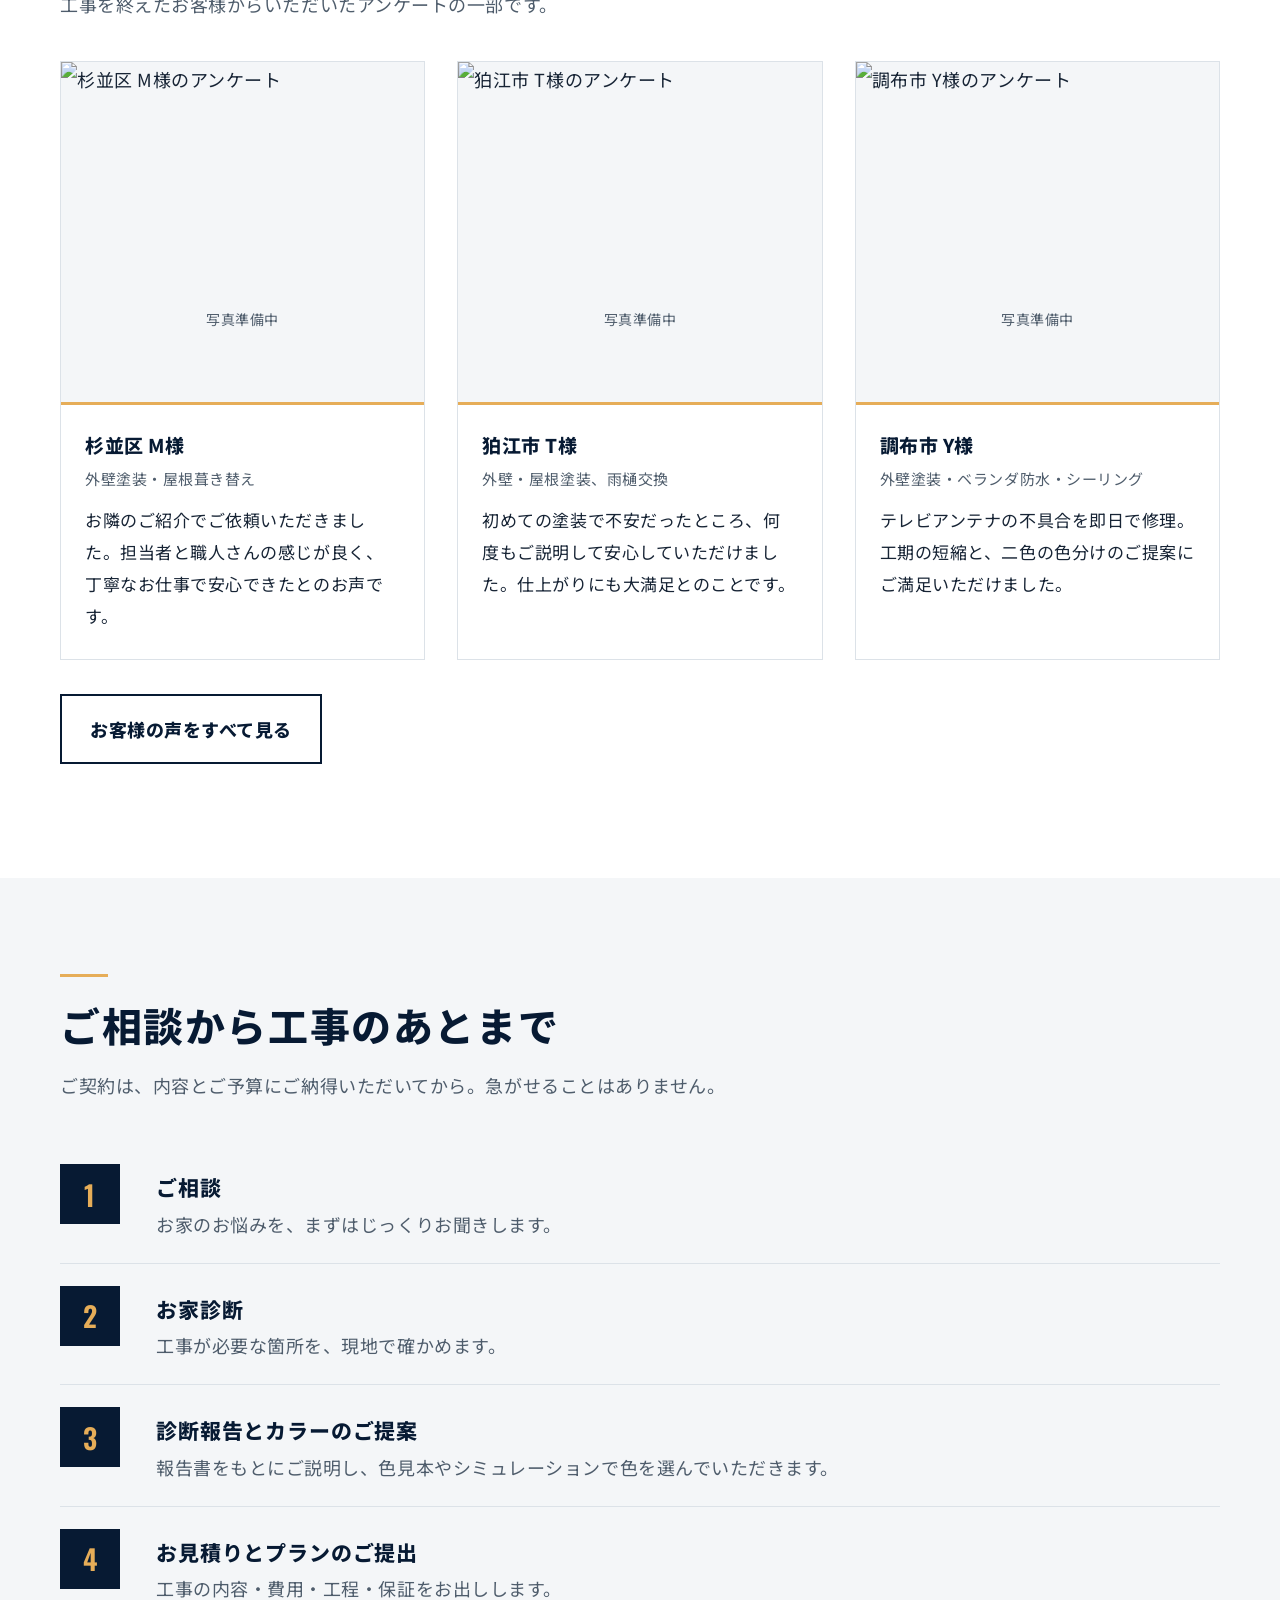
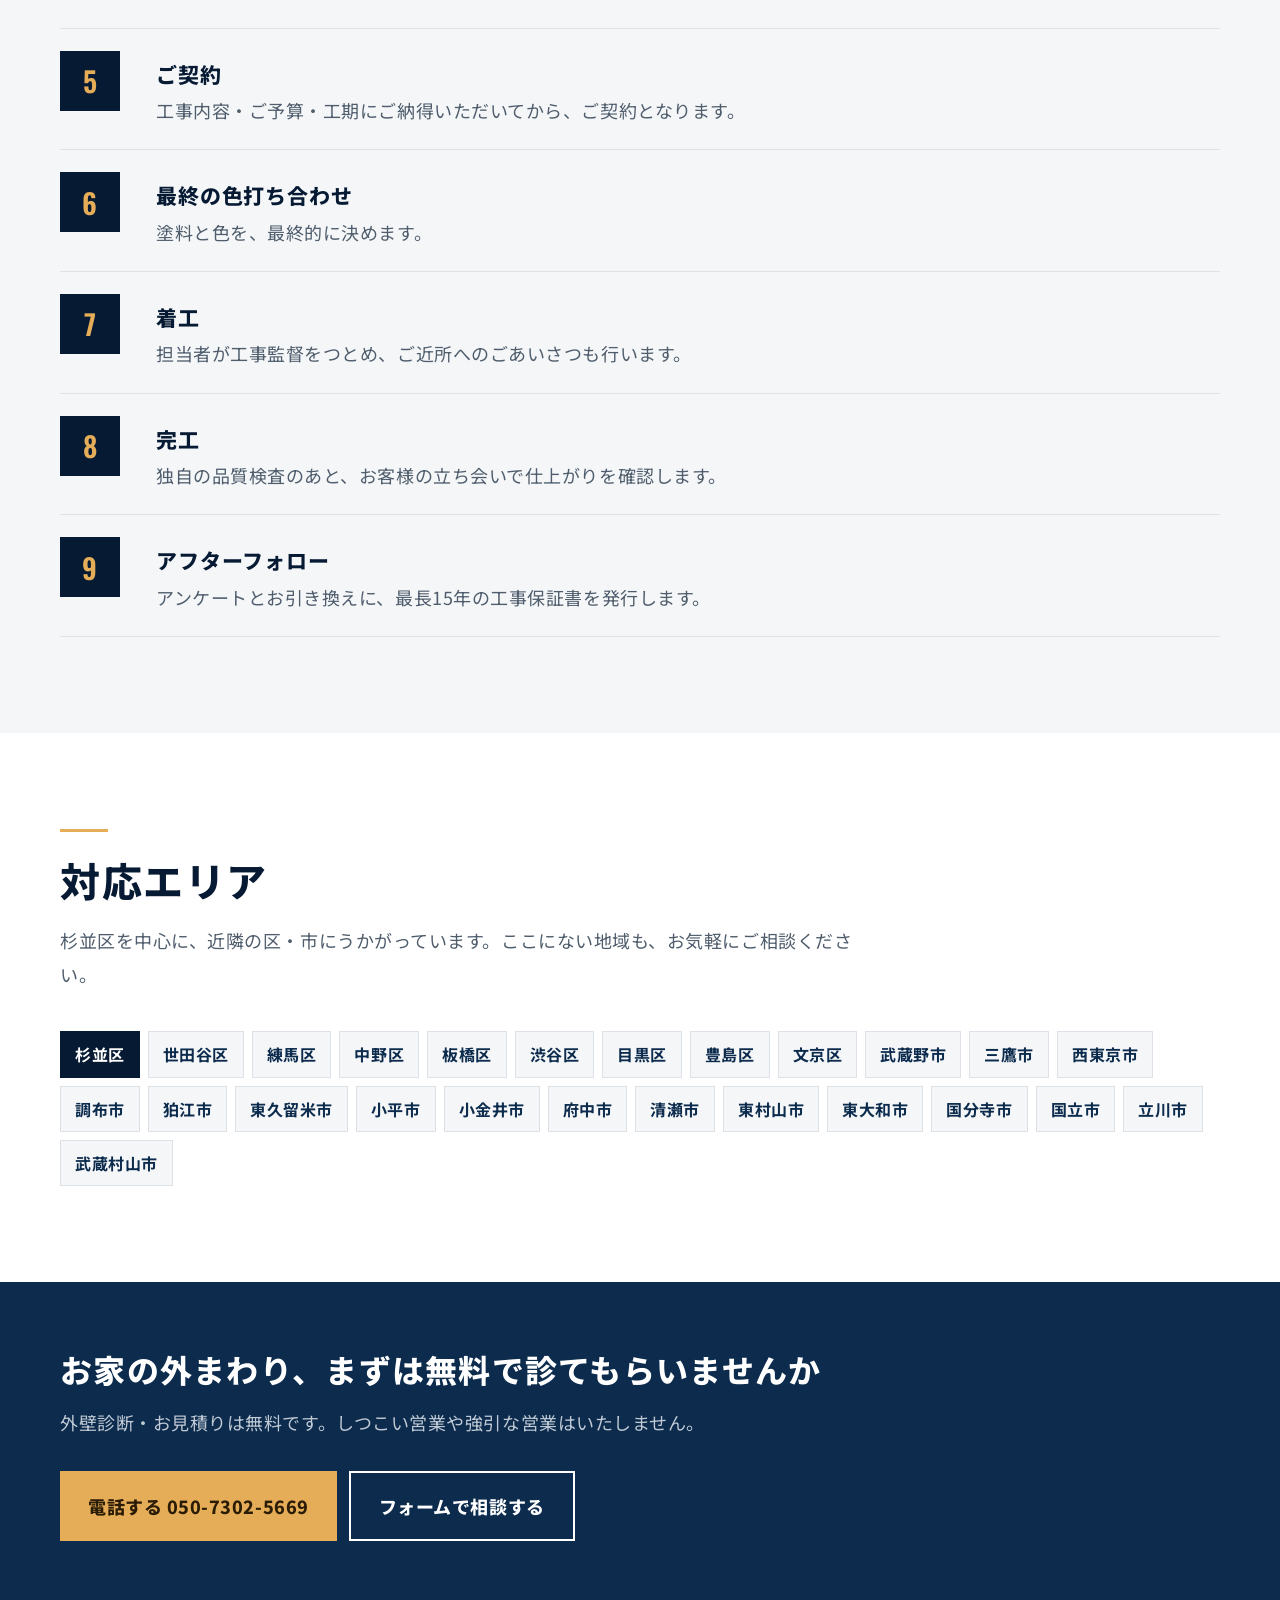
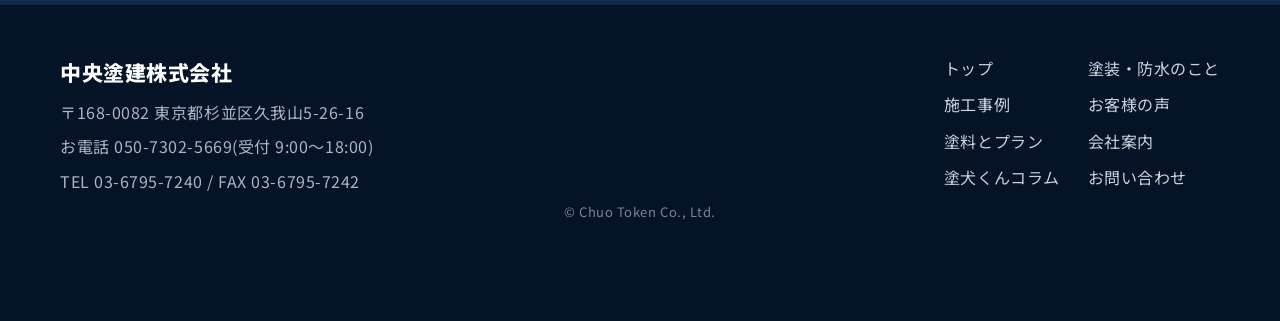
==== commit 39bf3973: "濃紺×ゴールドの高級感あるデザインに作り直し Co-Authored-By: Claude Opus 5.5 <noreply@anthropic.com> Claude-Session: https" ====
--- a/index.html
+++ b/index.html
@@ -8,7 +8,7 @@
 <meta name="description" content="防水工事会社から始まった杉並区の塗装会社。外壁診断・お見積りは無料。熟練職人の3回塗りと最長15年保証。">
 <link rel="preconnect" href="https://fonts.googleapis.com">
 <link rel="preconnect" href="https://fonts.gstatic.com" crossorigin>
-<link href="https://fonts.googleapis.com/css2?family=BIZ+UDPGothic:wght@400;700&family=Zen+Kaku+Gothic+New:wght@700;900&display=swap" rel="stylesheet">
+<link href="https://fonts.googleapis.com/css2?family=Noto+Sans+JP:wght@400;500;700;800&family=Oswald:wght@500;600&display=swap" rel="stylesheet">
 <link rel="stylesheet" href="style.css">
 <script type="application/ld+json">
 {"@context":"https://schema.org","@type":"HomeAndConstructionBusiness","name":"中央塗建株式会社","telephone":"050-7302-5669","address":{"@type":"PostalAddress","postalCode":"168-0082","addressRegion":"東京都","addressLocality":"杉並区","streetAddress":"久我山5-26-16"},"openingHours":"Mo-Su 09:00-18:00","areaServed":["杉並区","世田谷区","練馬区","中野区","三鷹市","武蔵野市"],"description":"防水工事会社から始まった、杉並区の外壁塗装・屋根塗装・雨漏り修理の会社"}
@@ -20,15 +20,21 @@
 <main>
 
 <section class="hero">
-  <div class="rain" aria-hidden="true"><i style="left:8%;animation-delay:.1s"></i><i style="left:22%;animation-delay:.5s"></i><i style="left:37%;animation-delay:.25s"></i><i style="left:58%;animation-delay:.7s"></i><i style="left:74%;animation-delay:.35s"></i><i style="left:91%;animation-delay:.6s"></i></div>
+  <div class="hero-bg" aria-hidden="true"></div>
   <div class="wrap hero-in">
-    <div>
-      <h1><span>雨から、</span><span>家を守る塗装。</span></h1>
-      <p class="lead">中央塗建は、防水工事の会社から始まった塗装会社です。雨漏り診断と外壁診断をもとに、杉並区のお家を長持ちさせる塗り替えをご提案します。</p>
-      <ul class="hero-points"><li>外壁診断・お見積り無料</li><li>熟練職人の3回塗り</li><li>最長15年の工事保証</li></ul>
-      <div class="btns"><a class="btn btn-tel" href="tel:05073025669">電話で無料相談 050-7302-5669</a><a class="btn btn-line" href="contact.html">フォームで相談する</a></div>
-    </div>
-    <figure class="hero-photo" style="margin:0"><div class="photo"><img src="https://www.chuotoken.com/wp/wp-content/uploads/2015/07/after01.jpg" data-fb="https://www.chuotoken.com/wp/wp-content/uploads/2015/07/after01-300x225.jpg" onerror="fallback(this)" alt="中央塗建が塗り替えたお家"></div><figcaption>目黒区 T様邸(外壁・屋根・内壁塗装)</figcaption></figure>
+    <p class="hero-kicker"><span class="nw">東京都杉並区・久我山</span><span class="nw">防水工事から始まった塗装会社</span></p>
+    <h1><span>雨から、</span><span>家を守る塗装。</span></h1>
+    <p class="lead">雨漏り診断と外壁診断をもとに、杉並区のお家を長持ちさせる塗り替えをご提案します。外壁診断・お見積りは無料です。</p>
+    <div class="btns"><a class="btn btn-tel" href="tel:05073025669">電話で無料相談 <b>050-7302-5669</b></a><a class="btn btn-line" href="contact.html">フォームで相談する</a></div>
+  </div>
+  <p class="hero-note">写真はイメージです</p>
+</section>
+<section class="proof" aria-label="中央塗建の実績と約束">
+  <div class="wrap proof-in">
+    <div><b>56<small>件</small></b><span>施工事例を掲載</span></div>
+    <div><b>15<small>年</small></b><span>最長の工事保証</span></div>
+    <div><b>3<small>回</small></b><span>熟練職人の手塗り</span></div>
+    <div><b>13<small>名</small></b><span>自社のスタッフ</span></div>
   </div>
 </section>
 
@@ -36,12 +42,12 @@
   <div class="wrap">
     <div class="origin">
       <div class="o-left"><h3><span class="nw">防水の会社だから、</span><span class="nw">雨の入り口を</span><span class="nw">見逃しません。</span></h3><p>中央塗建は、防水工事の会社として始まりました。塗装は、見た目をきれいにするだけの工事ではありません。雨がどこから入り、どこに溜まりやすいかを知っているからこそ、塗る前の診断を大切にしています。</p></div>
-      <div class="o-right"><h3><span class="nw">塗り替えと一緒に、</span><span class="nw">まとめて直せます</span></h3><p>バルコニーの防水、シーリングの打ち替え、破風板の板金巻き、雨樋の交換、光触媒コーティングまで。足場をかけるときに一度で済ませられるよう、お家全体を見てご提案します。</p><a href="service.html">塗装・防水のことを詳しく見る</a></div>
+      <div class="o-right"><h3><span class="nw">塗り替えと一緒に、</span><span class="nw">まとめて直せます</span></h3><p>バルコニーの防水、シーリングの打ち替え、破風板の板金巻き、雨樋の交換、光触媒コーティングまで。足場をかけるときに一度で済ませられるよう、お家全体を見てご提案します。</p><a class="text-link" href="service.html">塗装・防水のことを詳しく見る</a></div>
     </div>
   </div>
 </section>
 
-<section class="sec tint">
+<section class="sec navy">
   <div class="wrap">
     <div class="sec-head"><h2><span class="nw">中央塗建が</span><span class="nw">選ばれている</span><span class="nw">7つの理由</span></h2><p>ご相談から工事のあとまで、私たちが大切にしていることです。</p></div>
     <div class="reasons"><div class="reason"><div class="r-ico" aria-hidden="true"><svg viewBox="0 0 24 24"><rect x="3" y="3" width="14" height="6" rx="1"/><path d="M17 6h3v5h-8v3"/><rect x="10" y="14" width="4" height="7" rx="1"/></svg></div><div><h3>外壁に合った塗料をご提案</h3><p>モルタル・サイディング・タイルなど、お家の外壁に合う塗料を選びます。</p></div></div><div class="reason"><div class="r-ico" aria-hidden="true"><svg viewBox="0 0 24 24"><circle cx="12" cy="12" r="9"/><path d="M8 7l4 5 4-5M12 12v6M9 13h6M9 16h6"/></svg></div><div><h3>ご予算に合わせたご提案</h3><p>できること・できないことを正直にお伝えし、ご予算の中でいちばん良い工事を考えます。</p></div></div><div class="reason"><div class="r-ico" aria-hidden="true"><svg viewBox="0 0 24 24"><path d="M12 3a9 9 0 1 0 0 18c1.5 0 2-1 2-2s-1-1.5-1-2.5S14 15 15 15h2a4 4 0 0 0 4-4c0-4.4-4-8-9-8z"/><circle cx="7.5" cy="11" r="1"/><circle cx="11" cy="7" r="1"/><circle cx="16" cy="9" r="1"/></svg></div><div><h3>その場でカラーシミュレーション</h3><p>色見本とシミュレーションで、仕上がりを見ながら一緒に色を決めます。</p></div></div><div class="reason"><div class="r-ico" aria-hidden="true"><svg viewBox="0 0 24 24"><circle cx="11" cy="11" r="6"/><path d="M20 20l-4.5-4.5M11 8v6M8 11h6"/></svg></div><div><h3>精密機器を使った外壁診断</h3><p>目に見えない傷みまで、機器を使って確かめます。</p></div></div><div class="reason"><div class="r-ico" aria-hidden="true"><svg viewBox="0 0 24 24"><path d="M6 3h9l4 4v14H6z"/><path d="M14 3v5h5M9 12h7M9 16h7"/></svg></div><div><h3>診断結果を報告書でお渡し</h3><p>どこが、どのくらい傷んでいるかを、報告書にまとめてご説明します。</p></div></div><div class="reason"><div class="r-ico" aria-hidden="true"><svg viewBox="0 0 24 24"><path d="M14 4l6 6-8 8H6v-6z"/><path d="M4 20h6"/></svg></div><div><h3>熟練職人による3回塗り</h3><p>下塗り・中塗り・上塗りの3回を、専属の職人が手塗りで仕上げます。</p></div></div><div class="reason"><div class="r-ico" aria-hidden="true"><svg viewBox="0 0 24 24"><path d="M12 3l8 3v6c0 5-3.5 8-8 9-4.5-1-8-4-8-9V6z"/><path d="M8.5 12l2.5 2.5 4.5-5"/></svg></div><div><h3>工事後の手厚いアフターフォロー</h3><p>アンケートとお引き換えに、最長15年の工事保証書を発行します。</p></div></div></div>
@@ -75,8 +81,8 @@
       <div class="sec-head" style="margin-bottom:18px"><h2>杉並区で、ていねいな工事を</h2></div>
       <p>中央塗建は、杉並区に根ざして外壁塗装・屋根塗装を手がけています。雨漏り診断と外壁診断を中心に、お家を長持ちさせることを考え、地域のお客様に喜んでいただける会社でありたいと思っています。</p>
       <p>たくさんある塗装会社の中から、中央塗建に目をとめていただけたらうれしいです。</p>
-      <p class="sign">代表取締役 田中 暢二</p>
-      <a href="company.html">会社案内・スタッフ紹介を見る</a>
+      <p class="sign"><small>中央塗建株式会社</small>代表取締役 田中 暢二</p>
+      <a class="text-link" href="company.html">会社案内・スタッフ紹介を見る</a>
     </div>
   </div>
 </section>
--- a/style.css
+++ b/style.css
@@ -1,252 +1,281 @@
 :root{
-  --ink:#1E2B30;
-  --sub:#4A5B61;
-  --deep:#164A55;
-  --deep2:#0F3740;
-  --sky:#E6EEF0;
-  --sky2:#F3F7F8;
-  --paper:#FFFFFF;
-  --sun:#E8A83A;
-  --sun-ink:#3A2A08;
-  --line:#C9D6DA;
-  --head:"Zen Kaku Gothic New", "BIZ UDPGothic", sans-serif;
-  --body:"BIZ UDPGothic", "Hiragino Kaku Gothic ProN", "Meiryo", sans-serif;
+  --navy:#071A33;
+  --navy2:#0C2B4D;
+  --navy3:#12385E;
+  --blue:#164B78;
+  --gold:#E6AD58;
+  --gold-ink:#2A1C05;
+  --ink:#172435;
+  --sub:#4F5D6C;
+  --paper:#F4F6F8;
+  --line:#DCE2E8;
+  --white:#FFFFFF;
+  --sans:"Noto Sans JP","Hiragino Kaku Gothic ProN","Meiryo",sans-serif;
+  --num:"Oswald","Noto Sans JP",sans-serif;
+  --hero:url("https://images.unsplash.com/photo-1600585154340-be6161a56a0c?auto=format&fit=crop&w=2000&q=80");
 }
 *{box-sizing:border-box}
-html{-webkit-text-size-adjust:100%}
-body{margin:0;background:var(--paper);color:var(--ink);font-family:var(--body);font-size:18px;line-height:1.9;letter-spacing:.02em}
+html{-webkit-text-size-adjust:100%;scroll-behavior:smooth}
+body{margin:0;background:var(--white);color:var(--ink);font-family:var(--sans);font-size:18px;line-height:1.9;letter-spacing:.03em}
 img{max-width:100%;display:block}
-a{color:var(--deep)}
-a:focus-visible,button:focus-visible{outline:3px solid var(--sun);outline-offset:3px}
-.wrap{width:min(1120px,100% - 32px);margin-inline:auto}
-h1,h2,h3{font-family:var(--head);line-height:1.45;letter-spacing:.04em;margin:0}
+a{color:var(--blue)}
+a:focus-visible,button:focus-visible{outline:3px solid var(--gold);outline-offset:3px}
+.wrap{width:min(1160px,100% - 32px);margin-inline:auto}
+h1,h2,h3{line-height:1.45;letter-spacing:.04em;margin:0;font-weight:800}
 p{margin:0 0 1em}
+.nw{display:inline-block}
 
 /* demo bar */
-.demo-bar{background:var(--ink);color:#fff;font-size:13px;text-align:center;padding:6px 12px;line-height:1.6}
+.demo-bar{background:#041326;color:#C6D0DC;font-size:13px;text-align:center;padding:6px 12px;line-height:1.6}
 
 /* header */
-.site-head{background:var(--paper);border-bottom:1px solid var(--line);position:sticky;top:0;z-index:20}
-.head-in{display:flex;align-items:center;gap:16px;padding:12px 0}
-.brand{display:flex;align-items:center;gap:12px;text-decoration:none;color:var(--ink);margin-right:auto}
-.brand-mark{width:38px;height:46px;background:var(--deep);border-radius:50% 50% 50% 50%/60% 60% 40% 40%;transform:rotate(180deg);position:relative;flex:none}
-.brand-mark::after{content:"";position:absolute;inset:auto 10px 8px auto;width:9px;height:9px;border-radius:50%;background:var(--sun)}
-.brand-text b{display:block;font-family:var(--head);font-size:26px;font-weight:900;letter-spacing:.12em;line-height:1.2}
-.brand-text small{display:block;font-size:12px;color:var(--sub);line-height:1.4}
-.head-tel{text-decoration:none;text-align:right;color:var(--deep)}
-.head-tel small{display:block;font-size:12px;color:var(--sub)}
-.head-tel b{font-family:var(--head);font-size:28px;font-weight:900;letter-spacing:.04em;line-height:1.2}
-.nw{display:inline-block}
-.menu-btn{white-space:nowrap;display:none;font:inherit;font-size:15px;font-weight:700;background:var(--deep);color:#fff;border:0;border-radius:6px;padding:10px 14px}
-.gnav{background:var(--deep)}
+.site-head{background:var(--white);position:sticky;top:0;z-index:20;box-shadow:0 1px 0 var(--line)}
+.head-in{display:flex;align-items:center;gap:16px;height:84px}
+.brand{display:flex;align-items:center;gap:12px;text-decoration:none;color:var(--navy);margin-right:auto}
+.brand-mark{display:grid;place-items:center;width:46px;height:46px;background:var(--navy);color:#fff;font-size:24px;font-weight:800;border-bottom:4px solid var(--gold);flex:none}
+.brand-text b{display:block;font-size:21px;font-weight:800;letter-spacing:.06em;line-height:1.3}
+.brand-text small{display:block;font-size:13px;color:var(--sub);line-height:1.4;letter-spacing:.02em}
+.head-tel{text-decoration:none;text-align:right;color:var(--navy)}
+.head-tel small{display:block;font-size:13px;color:var(--sub)}
+.head-tel b{font-family:var(--num);font-size:30px;font-weight:600;letter-spacing:.04em;line-height:1.15}
+.menu-btn{display:none;white-space:nowrap;font:inherit;font-size:15px;font-weight:700;background:var(--navy);color:#fff;border:0;padding:10px 16px}
+.gnav{background:var(--navy)}
 .gnav .wrap{display:flex;flex-wrap:wrap}
-.gnav a{color:#fff;text-decoration:none;padding:14px 16px;font-size:16px;font-weight:700}
-.gnav a:hover{background:var(--deep2)}
-.gnav a[aria-current=page]{box-shadow:inset 0 -4px 0 var(--sun)}
+.gnav a{color:#fff;text-decoration:none;padding:15px 16px;font-size:16px;font-weight:700;position:relative}
+.gnav a:hover{background:var(--navy2)}
+.gnav a[aria-current=page]::after{content:"";position:absolute;left:16px;right:16px;bottom:0;height:3px;background:var(--gold)}
 
 /* hero */
-.hero{background:var(--sky);position:relative;overflow:hidden}
-.hero-in{display:grid;grid-template-columns:1.05fr .95fr;gap:40px;align-items:center;padding:56px 0 64px}
+.hero{position:relative;overflow:hidden;background:var(--navy);color:#fff;min-height:640px;display:flex;align-items:center}
+.hero-bg{position:absolute;inset:0;background-image:linear-gradient(90deg,rgba(4,17,34,.95) 0%,rgba(4,17,34,.82) 42%,rgba(4,17,34,.25) 100%),var(--hero);background-size:cover;background-position:center 55%}
+.hero-in{position:relative;z-index:1;padding:80px 0 90px}
+.hero-kicker .nw+.nw::before{content:"／";margin:0 .6em}
+.hero-kicker{display:inline-block;font-size:16px;font-weight:700;color:var(--gold);border-bottom:2px solid var(--gold);padding-bottom:6px;margin-bottom:28px}
+.hero h1{font-size:clamp(40px,6vw,78px);line-height:1.25;letter-spacing:.06em}
 .hero h1 span{display:inline-block;white-space:nowrap}
-.hero h1{font-size:clamp(34px,5.2vw,64px);font-weight:900;line-height:1.25;color:var(--deep2);letter-spacing:.06em}
-.hero .lead{font-size:20px;margin-top:22px;max-width:30em}
-.hero-points{display:flex;flex-wrap:wrap;gap:10px;margin:22px 0 28px;padding:0;list-style:none}
-.hero-points li{background:var(--paper);border:2px solid var(--deep);border-radius:999px;padding:4px 16px;font-weight:700;font-size:16px}
-.hero-photo{position:relative}
-.hero-photo .photo{aspect-ratio:4/3;border-radius:6px;overflow:hidden;background:var(--line)}
-.hero-photo img{width:100%;height:100%;object-fit:cover}
-.hero-photo figcaption{font-size:14px;color:var(--sub);margin-top:8px}
-.rain{position:absolute;inset:0;pointer-events:none}
-.rain i{position:absolute;top:-30%;width:2px;height:22%;background:linear-gradient(transparent,rgba(22,74,85,.35));animation:drop 1.6s ease-in 1 forwards;opacity:0}
-@keyframes drop{0%{transform:translateY(0);opacity:0}15%{opacity:1}100%{transform:translateY(560%);opacity:0}}
-@media (prefers-reduced-motion:reduce){.rain{display:none}}
+.hero .lead{font-size:20px;margin:28px 0 36px;max-width:30em;color:#DCE4EC}
+.hero-note{position:absolute;right:16px;bottom:10px;margin:0;font-size:12px;color:rgba(255,255,255,.6);z-index:1}
+
+/* proof strip */
+.proof{background:var(--navy2);color:#fff;border-top:1px solid rgba(255,255,255,.08)}
+.proof-in{display:grid;grid-template-columns:repeat(4,1fr)}
+.proof-in div{padding:26px 10px;text-align:center;border-right:1px solid rgba(255,255,255,.12)}
+.proof-in div:last-child{border-right:0}
+.proof b{display:block;font-family:var(--num);font-weight:600;font-size:48px;line-height:1.1;color:var(--gold)}
+.proof b small{font-family:var(--sans);font-size:18px;font-weight:700;margin-left:4px;color:#fff}
+.proof span{font-size:16px;color:#C9D4DF}
 
 /* buttons */
-.btn{display:inline-flex;align-items:center;justify-content:center;gap:8px;text-decoration:none;font-family:var(--head);font-weight:900;font-size:19px;border-radius:8px;padding:16px 26px;min-height:60px}
-.btn-tel{background:var(--sun);color:var(--sun-ink)}
-.btn-line{background:var(--paper);color:var(--deep);border:2px solid var(--deep)}
-.btn-tel:hover{filter:brightness(1.05)}
-.btns{display:flex;flex-wrap:wrap;gap:12px}
+.btn{display:inline-flex;align-items:center;justify-content:center;gap:10px;text-decoration:none;font-weight:800;font-size:18px;padding:16px 28px;min-height:62px}
+.btn b{font-family:var(--num);font-weight:600;font-size:22px;letter-spacing:.04em}
+.btn-tel{background:var(--gold);color:var(--gold-ink)}
+.btn-tel:hover{filter:brightness(1.06)}
+.btn-line{background:transparent;color:#fff;border:2px solid #fff}
+.btn-line:hover{background:rgba(255,255,255,.08)}
+.sec .btn-line,.more .btn-line{color:var(--navy);border-color:var(--navy)}
+.sec.navy .btn-line{color:#fff;border-color:#fff}
+.btns{display:flex;flex-wrap:wrap;gap:14px}
+.text-link{display:inline-block;font-weight:700;color:var(--blue);border-bottom:2px solid var(--gold);text-decoration:none;padding-bottom:2px}
 
 /* sections */
-.sec{padding:72px 0}
-.sec.tint{background:var(--sky2)}
-.sec-head{margin-bottom:34px;max-width:46em}
-.sec-head h2{font-size:clamp(28px,3.4vw,38px);font-weight:900;color:var(--deep2)}
-.sec-head p{margin-top:12px;color:var(--sub)}
-.page-head{background:var(--deep);color:#fff;padding:44px 0}
-.page-head h1{font-size:clamp(30px,4vw,44px);font-weight:900}
-.page-head p{margin:10px 0 0;opacity:.9}
-.crumb{font-size:14px;margin:0 0 8px;opacity:.85}
+.sec{padding:96px 0}
+.sec.tint{background:var(--paper)}
+.sec.navy{background:var(--navy);color:#fff}
+.sec-head{margin-bottom:40px;max-width:46em}
+.sec-head h2{font-size:clamp(28px,3.4vw,40px);color:var(--navy);position:relative;padding-top:22px}
+.sec-head h2::before{content:"";position:absolute;top:0;left:0;width:48px;height:3px;background:var(--gold)}
+.sec.navy .sec-head h2{color:#fff}
+.sec-head p{margin-top:14px;color:var(--sub)}
+.sec.navy .sec-head p{color:#C0CAD5}
+
+/* page head */
+.page-head{position:relative;background:var(--navy);color:#fff;padding:72px 0 64px;overflow:hidden}
+.page-head-bg{position:absolute;inset:0;background-image:linear-gradient(90deg,rgba(4,17,34,.96) 0%,rgba(4,17,34,.85) 50%,rgba(4,17,34,.45) 100%),var(--hero);background-size:cover;background-position:center 60%}
+.page-head .wrap{position:relative;z-index:1}
+.page-head h1{font-size:clamp(32px,4.4vw,52px)}
+.page-head p{margin:14px 0 0;color:#D2DBE4;max-width:36em}
+.crumb{font-size:15px;margin:0 0 14px!important;color:#AEBBC9!important}
 .crumb a{color:#fff}
 
-/* origin story (the one bold block) */
-.origin{display:grid;grid-template-columns:1fr 1fr;gap:0;border-radius:8px;overflow:hidden}
-.origin > div{padding:40px}
-.origin .o-left{background:var(--deep);color:#fff}
-.origin .o-right{background:var(--paper);border:2px solid var(--deep);border-left:0}
-.origin h3{font-size:26px;font-weight:900;margin-bottom:14px}
+/* origin */
+.origin{display:grid;grid-template-columns:1fr 1fr}
+.origin > div{padding:48px}
+.origin .o-left{background:var(--navy);color:#fff;border-bottom:4px solid var(--gold)}
+.origin .o-right{background:var(--paper)}
+.origin h3{font-size:27px;margin-bottom:16px;color:var(--navy)}
 .origin .o-left h3{color:#fff}
+.origin .o-left p{color:#D2DBE4}
 
 /* reasons */
-.reasons{display:grid;grid-template-columns:repeat(2,1fr);gap:0;border-top:2px solid var(--deep)}
-.reason{display:flex;gap:18px;padding:24px 8px;border-bottom:1px solid var(--line)}
-.reason:nth-child(odd){border-right:1px solid var(--line);padding-right:24px}
-.reason:nth-child(even){padding-left:24px}
-.r-ico{flex:none;width:52px;height:52px;border-radius:50%;background:var(--sky);display:grid;place-items:center}
-.r-ico svg{width:28px;height:28px;stroke:var(--deep);fill:none;stroke-width:2}
-.reason h3{font-size:21px;font-weight:900;margin-bottom:6px}
-.reason p{margin:0;color:var(--sub);font-size:17px}
-
-/* works grid */
-.works{display:grid;grid-template-columns:repeat(3,1fr);gap:28px}
-.work{text-decoration:none;color:var(--ink);display:block}
-.work .photo{aspect-ratio:4/3;overflow:hidden;border-radius:6px;background:var(--line)}
+.reasons{display:grid;grid-template-columns:repeat(2,1fr);border-top:1px solid rgba(255,255,255,.2)}
+.reason{display:flex;gap:20px;padding:28px 8px;border-bottom:1px solid rgba(255,255,255,.14)}
+.reason:nth-child(odd){border-right:1px solid rgba(255,255,255,.14);padding-right:28px}
+.reason:nth-child(even){padding-left:28px}
+.r-ico{flex:none;width:54px;height:54px;border:1px solid var(--gold);display:grid;place-items:center}
+.r-ico svg{width:28px;height:28px;stroke:var(--gold);fill:none;stroke-width:1.8}
+.reason h3{font-size:21px;margin-bottom:6px;color:#fff}
+.reason p{margin:0;color:#C0CAD5;font-size:17px}
+
+/* works */
+.works{display:grid;grid-template-columns:repeat(3,1fr);gap:32px}
+.work{display:block;color:var(--ink);background:var(--white)}
+.work .photo{aspect-ratio:4/3;overflow:hidden;background:var(--line)}
 .work .photo img{width:100%;height:100%;object-fit:cover}
-.work .area{display:inline-block;background:var(--deep);color:#fff;font-size:14px;font-weight:700;padding:2px 10px;border-radius:4px;margin:12px 0 6px}
-.work h3{font-size:20px;font-weight:900}
-.work p{margin:6px 0 0;font-size:16px;color:var(--sub);line-height:1.7}
-.work dl{margin:8px 0 0;font-size:15px;color:var(--sub);line-height:1.7}
-.work dt{display:inline;font-weight:700;color:var(--ink)}
+.work .area{display:inline-block;background:var(--navy);color:#fff;font-size:14px;font-weight:700;padding:3px 12px;margin:14px 0 6px;border-left:3px solid var(--gold)}
+.work h3{font-size:20px;color:var(--navy)}
+.work p{margin:6px 0 0;font-size:16px;color:var(--sub);line-height:1.75}
+.work dl{margin:8px 0 0;font-size:15px;color:var(--sub);line-height:1.75}
+.work dt{display:inline;font-weight:700;color:var(--ink);margin-right:6px}
 .work dd{display:inline;margin:0}
 .work dd::after{content:"";display:block}
 .noimg{display:grid;place-items:center}
 .noimg::after{content:"写真準備中";color:var(--sub);font-size:14px}
 .filter{display:flex;flex-wrap:wrap;gap:10px;margin-bottom:26px}
-.filter button{font:inherit;font-size:16px;font-weight:700;background:var(--paper);color:var(--deep);border:2px solid var(--deep);border-radius:999px;padding:6px 18px;cursor:pointer}
-.filter button[aria-pressed=true]{background:var(--deep);color:#fff}
+.filter button{font:inherit;font-size:16px;font-weight:700;background:var(--white);color:var(--navy);border:2px solid var(--navy);padding:7px 20px;cursor:pointer}
+.filter button[aria-pressed=true]{background:var(--navy);color:#fff;box-shadow:inset 0 -3px 0 var(--gold)}
 .count{color:var(--sub);margin-bottom:18px}
 
 /* flow */
 .flow{list-style:none;margin:0;padding:0;counter-reset:f}
-.flow li{counter-increment:f;display:grid;grid-template-columns:72px 1fr;gap:20px;padding:20px 0;border-bottom:1px solid var(--line);align-items:start}
-.flow li::before{content:counter(f);font-family:var(--head);font-weight:900;font-size:30px;color:var(--deep);width:60px;height:60px;border:3px solid var(--deep);border-radius:50%;display:grid;place-items:center}
-.flow h3{font-size:21px;font-weight:900;margin:8px 0 4px}
+.flow li{counter-increment:f;display:grid;grid-template-columns:76px 1fr;gap:20px;padding:22px 0;border-bottom:1px solid var(--line);align-items:start}
+.flow li::before{content:counter(f);font-family:var(--num);font-weight:600;font-size:28px;color:var(--gold);width:60px;height:60px;background:var(--navy);display:grid;place-items:center}
+.flow h3{font-size:21px;margin:8px 0 4px;color:var(--navy)}
 .flow p{margin:0;color:var(--sub)}
 
 /* voices */
-.voices{display:grid;grid-template-columns:repeat(3,1fr);gap:28px}
-.voice{background:var(--paper);border-radius:8px;border:1px solid var(--line);overflow:hidden;display:flex;flex-direction:column}
-.voice .photo{aspect-ratio:3/4;max-height:340px;background:var(--sky);overflow:hidden}
+.voices{display:grid;grid-template-columns:repeat(3,1fr);gap:32px}
+.voice{background:var(--white);border:1px solid var(--line);display:flex;flex-direction:column}
+.voice .photo{aspect-ratio:3/4;max-height:340px;background:var(--paper);overflow:hidden}
 .voice .photo img{width:100%;height:100%;object-fit:cover;object-position:top}
-.voice .v-body{padding:20px 22px 24px}
-.voice .v-who{font-family:var(--head);font-weight:900;font-size:19px}
+.voice .v-body{padding:22px 24px 26px;border-top:3px solid var(--gold)}
+.voice .v-who{font-weight:800;font-size:19px;color:var(--navy);margin-bottom:2px}
 .voice .v-what{font-size:15px;color:var(--sub);margin-bottom:10px}
 .voice p{margin:0;font-size:17px}
 
 /* plans */
-.plans{display:grid;grid-template-columns:repeat(4,1fr);gap:0;border:2px solid var(--deep);border-radius:8px;overflow:hidden}
-.plan{padding:26px 22px;border-right:1px solid var(--line);background:var(--paper)}
-.plan:last-child{border-right:0}
-.plan h3{font-size:22px;font-weight:900;color:var(--deep2);margin-bottom:6px}
-.plan .meter{display:flex;gap:4px;margin:10px 0 14px}
-.plan .meter span{height:8px;flex:1;background:var(--line);border-radius:2px}
-.plan .meter span.on{background:var(--sun)}
-.plan p{font-size:16px;color:var(--sub);margin:0}
-.note{font-size:15px;color:var(--sub);margin-top:14px}
+.plans{display:grid;grid-template-columns:repeat(4,1fr);gap:16px}
+.plan{padding:30px 24px;background:var(--navy);color:#fff;border-top:4px solid var(--gold)}
+.plan h3{font-size:23px;margin-bottom:8px;color:#fff}
+.plan .meter{display:flex;gap:4px;margin:10px 0 16px}
+.plan .meter span{height:6px;flex:1;background:rgba(255,255,255,.2)}
+.plan .meter span.on{background:var(--gold)}
+.plan p{font-size:16px;color:#C9D4DF;margin:0}
+.note{font-size:15px;color:var(--sub);margin-top:16px}
 
 /* ceo + company */
-.ceo{display:grid;grid-template-columns:320px 1fr;gap:44px;align-items:start}
-.ceo .photo{background:var(--sky);border-radius:8px;overflow:hidden}
-.ceo .sign{font-family:var(--head);font-weight:900;font-size:22px;margin-top:10px}
-.table{width:100%;border-collapse:collapse;font-size:17px}
-.table th,.table td{border-bottom:1px solid var(--line);padding:16px 12px;text-align:left;vertical-align:top}
-.table th{width:9em;background:var(--sky2);font-weight:700;white-space:nowrap}
-.staff{display:grid;grid-template-columns:repeat(3,1fr);gap:24px}
-.staff-group{background:var(--paper);border:1px solid var(--line);border-radius:8px;padding:22px}
-.staff-group h3{font-size:19px;font-weight:900;color:var(--deep);margin-bottom:8px}
-.staff-group ul{margin:0;padding:0;list-style:none}
-.staff-group li{padding:6px 0;border-bottom:1px dashed var(--line)}
-.staff-group li:last-child{border:0}
+.ceo{display:grid;grid-template-columns:340px 1fr;gap:56px;align-items:start}
+.ceo .photo{background:var(--line);overflow:hidden;border-bottom:4px solid var(--gold)}
+.ceo .photo img{width:100%;object-fit:cover;object-position:top}
+.ceo .sign{font-weight:800;font-size:22px;color:var(--navy);margin-top:14px;padding-top:16px;border-top:1px solid var(--line)}
+.ceo .sign small{display:block;font-size:15px;font-weight:500;color:var(--sub)}
+.table{width:100%;border-collapse:collapse;font-size:17px;background:var(--white)}
+.table th,.table td{border-bottom:1px solid var(--line);padding:18px 16px;text-align:left;vertical-align:top}
+.table th{width:10em;font-weight:700;color:var(--navy);white-space:nowrap}
+.table td a{font-family:var(--num);font-size:24px;font-weight:600;color:var(--navy);text-decoration:none}
+.staff{display:grid;grid-template-columns:1fr 1fr 1.4fr;gap:16px}
+.staff-group{background:var(--navy3);color:#fff;padding:28px;border:1px solid rgba(255,255,255,.12)}
+.staff-group.leader{background:var(--white);color:var(--navy)}
+.staff-group h3{font-size:20px;margin-bottom:12px;color:inherit;padding-bottom:10px;border-bottom:2px solid var(--gold)}
+.staff-group ul{margin:0;padding:0;list-style:none;display:grid;grid-template-columns:1fr 1fr;gap:2px 16px}
+.staff-group li{padding:4px 0;font-size:17px}
+.staff-note{font-size:15px;color:#AAB8C7;margin-top:20px}
 .makers{display:flex;flex-wrap:wrap;gap:8px;padding:0;margin:0;list-style:none}
-.makers li{background:var(--sky);border-radius:4px;padding:4px 12px;font-size:16px}
-.area-list{columns:3;column-gap:24px;padding:0;margin:0;list-style:none}
-.area-list li{padding:4px 0;break-inside:avoid}
-.area-list li.main{font-weight:700;color:var(--deep)}
+.makers li{background:var(--paper);border:1px solid var(--line);padding:6px 14px;font-size:16px}
+.area-list{display:flex;flex-wrap:wrap;gap:8px;padding:0;margin:0;list-style:none}
+.area-list li{background:var(--paper);border:1px solid var(--line);padding:7px 14px;font-size:16px;font-weight:700;color:var(--navy2)}
+.area-list li.main{background:var(--navy);color:#fff;border-color:var(--navy)}
 
 /* column */
-.columns{display:grid;grid-template-columns:repeat(2,1fr);gap:0;border-top:2px solid var(--deep)}
-.col{padding:22px 8px;border-bottom:1px solid var(--line)}
-.col:nth-child(odd){border-right:1px solid var(--line);padding-right:24px}
-.col:nth-child(even){padding-left:24px}
-.col time{font-size:14px;color:var(--sub)}
-.col h3{font-size:20px;font-weight:900;margin:4px 0 6px}
+.columns{display:grid;grid-template-columns:repeat(2,1fr);border-top:3px solid var(--navy)}
+.col{padding:24px 8px;border-bottom:1px solid var(--line)}
+.col:nth-child(odd){border-right:1px solid var(--line);padding-right:28px}
+.col:nth-child(even){padding-left:28px}
+.col time{font-family:var(--num);font-size:15px;color:var(--blue);letter-spacing:.08em}
+.col h3{font-size:20px;margin:4px 0 6px;color:var(--navy)}
 .col p{margin:0;font-size:16px;color:var(--sub)}
-.dog{display:flex;gap:18px;align-items:center;background:var(--sky);border-radius:8px;padding:20px 24px;margin-bottom:30px}
+.dog{display:flex;gap:18px;align-items:center;background:var(--paper);border-left:4px solid var(--gold);padding:20px 24px;margin-bottom:32px}
 .dog svg{flex:none;width:64px;height:64px}
 
 /* contact */
-.form{display:grid;gap:20px;max-width:640px}
-.form label{display:block;font-weight:700;margin-bottom:6px}
-.form .req{background:var(--sun);color:var(--sun-ink);font-size:13px;border-radius:4px;padding:1px 8px;margin-left:8px}
-.form input,.form textarea,.form select{width:100%;font:inherit;font-size:18px;padding:14px;border:2px solid var(--line);border-radius:6px;background:#fff}
-.form input:focus,.form textarea:focus,.form select:focus{border-color:var(--deep);outline:none}
-.form button{justify-self:start;border:0;cursor:pointer}
-.form-msg{display:none;background:var(--sky);border-left:6px solid var(--deep);padding:16px 18px}
-.contact-grid{display:grid;grid-template-columns:1fr 340px;gap:48px;align-items:start}
-.tel-box{background:var(--deep);color:#fff;border-radius:8px;padding:28px}
-.tel-box b{display:block;font-family:var(--head);font-size:32px;font-weight:900;margin:6px 0}
+.form{display:grid;gap:22px;max-width:640px}
+.form label{display:block;font-weight:700;margin-bottom:6px;color:var(--navy)}
+.form .req{background:var(--gold);color:var(--gold-ink);font-size:13px;padding:1px 8px;margin-left:8px}
+.form input,.form textarea,.form select{width:100%;font:inherit;font-size:18px;padding:14px;border:2px solid var(--line);background:#fff}
+.form input:focus,.form textarea:focus,.form select:focus{border-color:var(--navy);outline:none}
+.form button{justify-self:start;border:0;cursor:pointer;font-family:inherit}
+.form-msg{display:none;background:var(--paper);border-left:6px solid var(--navy);padding:16px 18px}
+.contact-grid{display:grid;grid-template-columns:1fr 360px;gap:52px;align-items:start}
+.tel-box{background:var(--navy);color:#fff;padding:32px;border-top:4px solid var(--gold)}
+.tel-box b{display:block;font-family:var(--num);font-size:36px;font-weight:600;margin:6px 0;letter-spacing:.04em}
 .tel-box a{color:#fff;text-decoration:none}
 
 /* cta + footer */
-.cta{background:var(--deep2);color:#fff;padding:52px 0}
+.cta{background:var(--navy2);color:#fff;padding:64px 0}
 .cta-in{display:flex;gap:32px;align-items:center;justify-content:space-between;flex-wrap:wrap}
-.cta h2{font-size:clamp(24px,2.8vw,32px);font-weight:900;color:#fff}
-.cta p{margin:10px 0 0;opacity:.9}
+.cta h2{font-size:clamp(24px,2.8vw,32px);color:#fff}
+.cta p{margin:12px 0 0;color:#C0CAD5}
 .cta-btns{display:flex;flex-wrap:wrap;gap:12px}
-.cta .btn-line{background:transparent;color:#fff;border-color:#fff}
-.site-foot{background:var(--ink);color:#DDE6E8;padding:44px 0 90px;font-size:16px}
+.site-foot{background:#041326;color:#A9B6C5;padding:48px 0 92px;font-size:16px}
 .foot-in{display:flex;gap:40px;justify-content:space-between;flex-wrap:wrap}
-.foot-name{font-family:var(--head);font-weight:900;font-size:22px;color:#fff}
+.foot-name{font-weight:800;font-size:21px;color:#fff}
 .site-foot p{margin:0 0 4px}
 .foot-nav{display:grid;grid-template-columns:repeat(2,auto);gap:6px 28px;align-content:start}
-.foot-nav a{color:#DDE6E8;text-decoration:none}
+.foot-nav a{color:#C9D4DF;text-decoration:none}
 .copy{text-align:center;font-size:13px;opacity:.7;margin-top:30px}
 .float-tel{display:none}
-
-.more{margin-top:30px}
+.more{margin-top:34px}
 
 /* responsive */
 @media (max-width:900px){
-  .hero-in,.origin,.ceo,.contact-grid{grid-template-columns:1fr}
-  .origin .o-right{border-left:2px solid var(--deep);border-top:0}
-  .works,.voices,.staff{grid-template-columns:repeat(2,1fr)}
+  .ceo,.contact-grid,.origin{grid-template-columns:1fr}
+  .works,.voices{grid-template-columns:repeat(2,1fr)}
   .plans{grid-template-columns:repeat(2,1fr)}
-  .plan:nth-child(2){border-right:0}
-  .plan:nth-child(-n+2){border-bottom:1px solid var(--line)}
-  .area-list{columns:2}
+  .staff{grid-template-columns:1fr}
+  .proof-in{grid-template-columns:repeat(2,1fr)}
+  .proof-in div:nth-child(2){border-right:0}
+  .proof-in div:nth-child(-n+2){border-bottom:1px solid rgba(255,255,255,.12)}
+  .ceo .photo{max-width:340px}
 }
 @media (max-width:420px){.brand-text small{display:none}}
 @media (max-width:720px){
   body{font-size:17px}
+  .head-in{height:68px}
   .head-tel{display:none}
   .menu-btn{display:block}
   .gnav{display:none}
   .gnav.open{display:block}
   .gnav .wrap{flex-direction:column}
-  .gnav a{border-top:1px solid rgba(255,255,255,.15)}
-  .brand-text b{font-size:22px}
+  .gnav a{border-top:1px solid rgba(255,255,255,.12)}
+  .gnav a[aria-current=page]::after{left:0;right:auto;top:0;bottom:0;width:4px;height:auto}
+  .brand-mark{width:40px;height:40px;font-size:21px}
+  .brand-text b{font-size:18px}
   .brand-text small{font-size:11px}
+  .hero{min-height:560px}
+  .hero-bg{background-image:linear-gradient(180deg,rgba(4,17,34,.75) 0%,rgba(4,17,34,.92) 100%),var(--hero);background-position:60% center}
+  .hero-in{padding:56px 0 64px}
+  .hero-kicker .nw+.nw::before{content:"／";margin:0 .6em}
+.hero-kicker{font-size:14px;margin-bottom:20px}
+  .hero .lead{font-size:17px}
+  .proof b{font-size:38px}
+  .proof span{font-size:14px}
+  .sec{padding:64px 0}
+  .sec-head h2{font-size:26px}
+  .origin > div{padding:30px 22px}
   .origin h3{font-size:22px}
-  .reason h3{font-size:18px}
-  .reason{gap:14px}
-  .r-ico{width:44px;height:44px}
-  .sec-head h2{word-break:keep-all;overflow-wrap:anywhere}
-  .hero-in{padding:36px 0 44px;gap:28px}
   .reasons,.columns{grid-template-columns:1fr}
   .reason:nth-child(odd),.col:nth-child(odd){border-right:0;padding-right:8px}
   .reason:nth-child(even),.col:nth-child(even){padding-left:8px}
-  .works,.voices,.staff,.plans{grid-template-columns:1fr}
-  .plan{border-right:0;border-bottom:1px solid var(--line)}
-  .origin > div{padding:28px 22px}
-  .sec{padding:52px 0}
+  .reason{gap:14px}
+  .reason h3{font-size:18px}
+  .r-ico{width:44px;height:44px}
+  .works,.voices,.plans{grid-template-columns:1fr}
   .flow li{grid-template-columns:56px 1fr;gap:14px}
   .flow li::before{width:48px;height:48px;font-size:24px}
   .table th,.table td{display:block;width:auto}
-  .table th{padding:12px 12px 4px;white-space:normal;border-bottom:0}
-  .table td{padding:4px 12px 14px}
-  .sec-head h2{font-size:26px}
-  .area-list{columns:1}
-  .float-tel{display:block;position:fixed;left:12px;right:12px;bottom:12px;z-index:30;background:var(--sun);color:var(--sun-ink);text-align:center;font-family:var(--head);font-weight:900;font-size:19px;padding:15px;border-radius:10px;text-decoration:none;box-shadow:0 4px 14px rgba(15,55,64,.3)}
+  .table th{padding:14px 12px 2px;white-space:normal;border-bottom:0}
+  .table td{padding:2px 12px 14px}
+  .staff-group ul{grid-template-columns:1fr 1fr}
+  .float-tel{display:block;position:fixed;left:0;right:0;bottom:0;z-index:30;background:var(--gold);color:var(--gold-ink);text-align:center;font-weight:800;font-size:18px;padding:15px;text-decoration:none;box-shadow:0 -3px 14px rgba(0,21,42,.2)}
   .btn{width:100%}
 }
+@media (prefers-reduced-motion:reduce){html{scroll-behavior:auto}}
